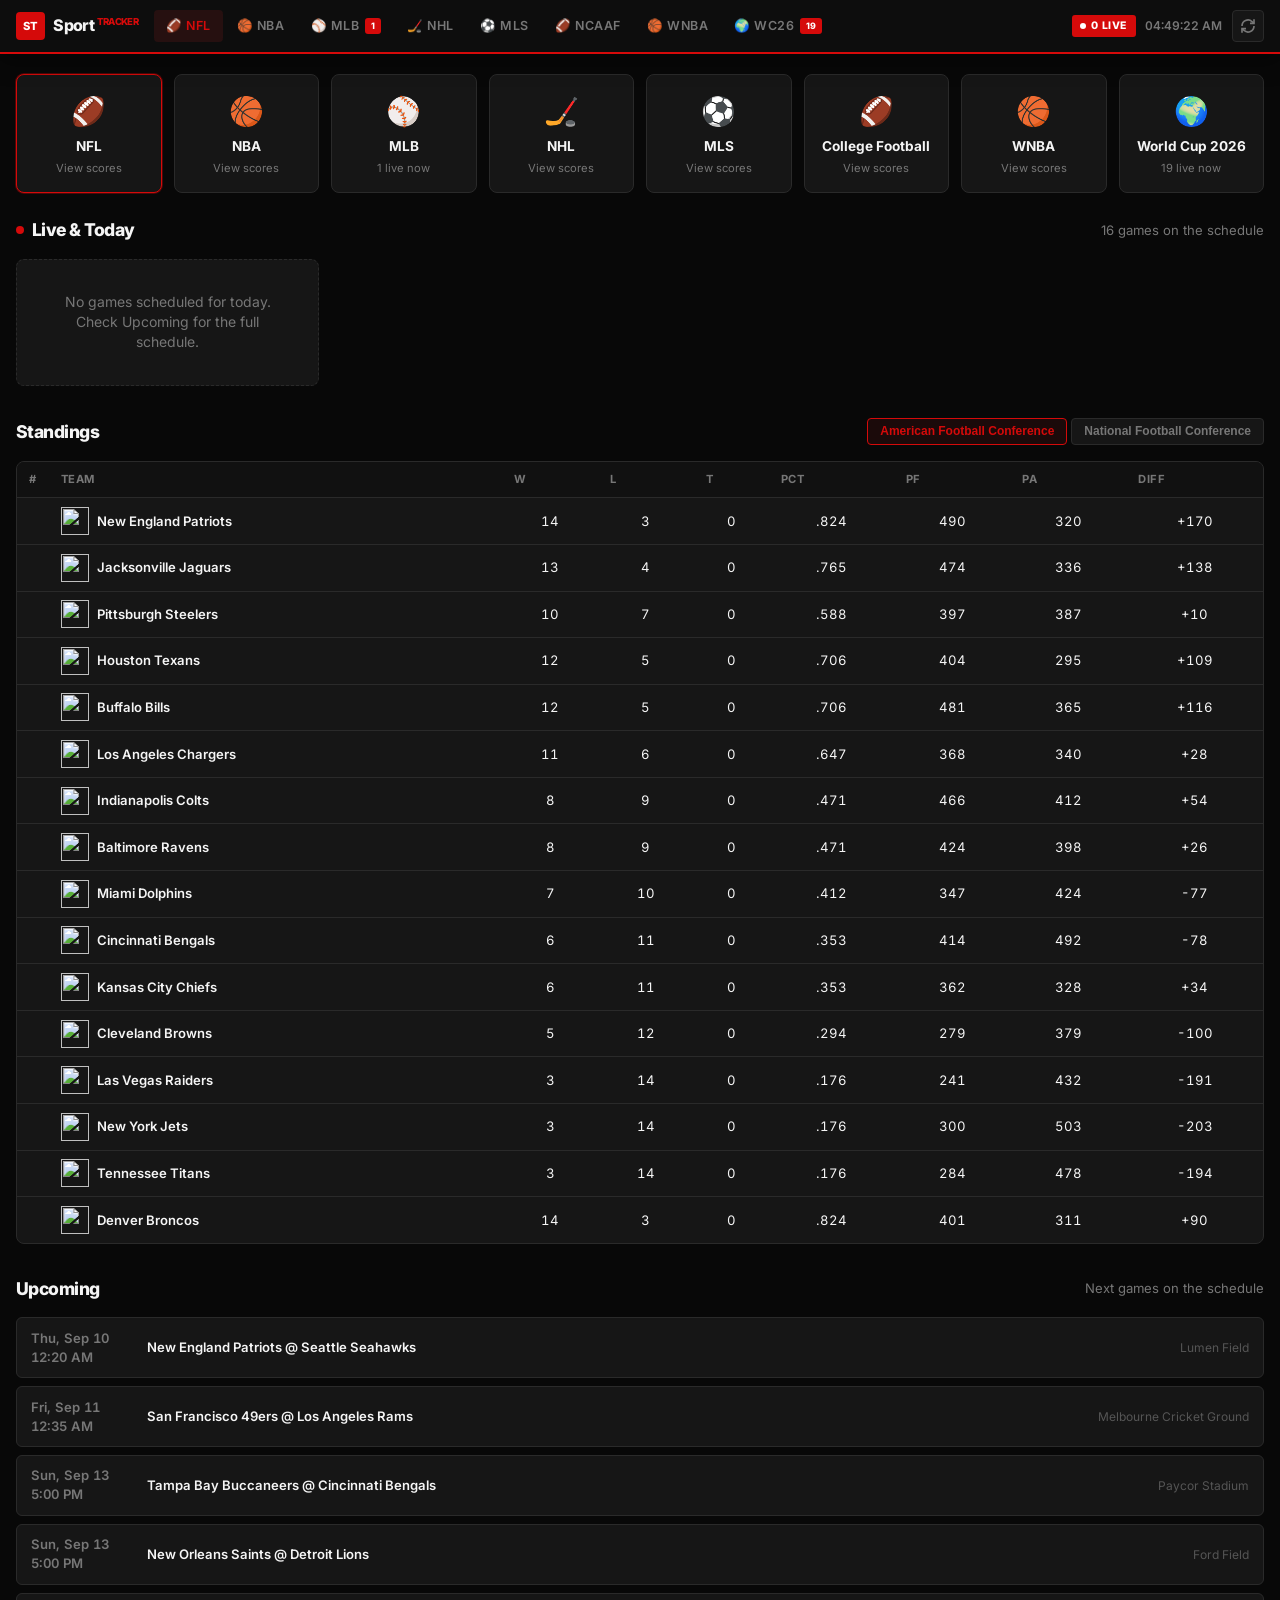
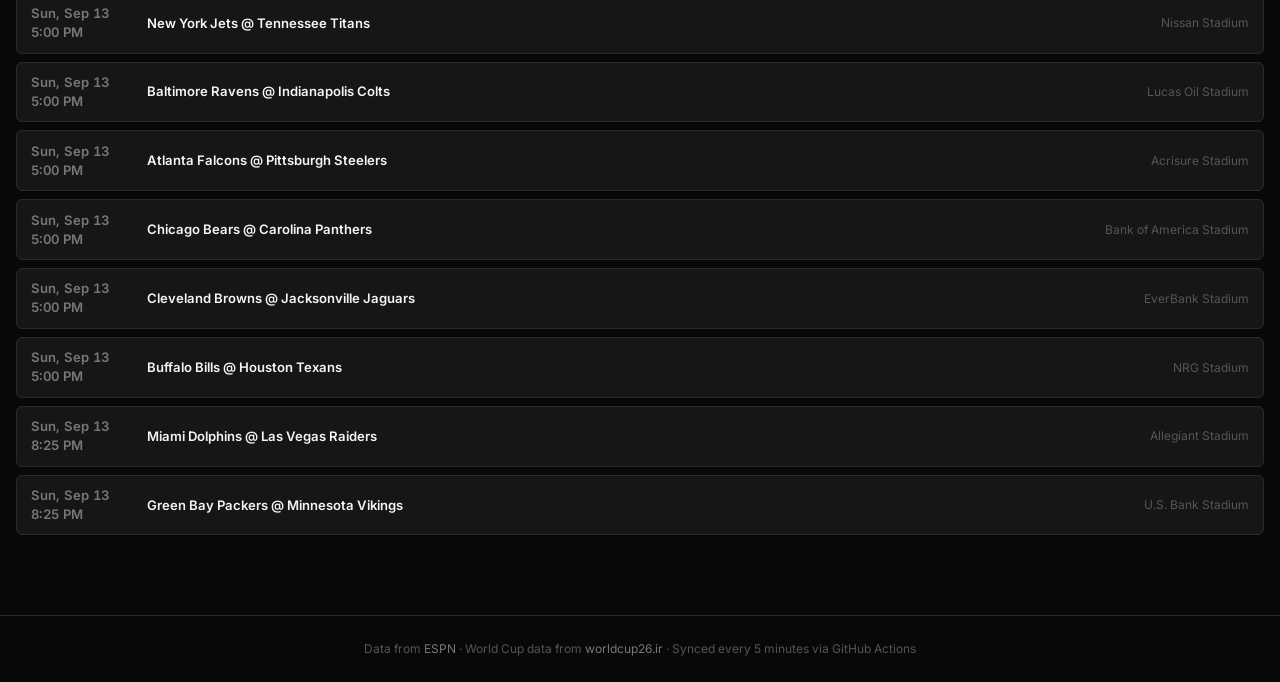
==== index.html @ 6caf7b15 "Initial sport-tracker: multi-sport live scores and standings" ====
<!DOCTYPE html>
<html lang="en">
<head>
  <meta charset="UTF-8">
  <meta name="viewport" content="width=device-width, initial-scale=1.0">
  <meta name="referrer" content="strict-origin-when-cross-origin">
  <meta name="description" content="Live scores, standings, and schedules across NFL, NBA, MLB, NHL, MLS, and more.">
  <title>Sport Tracker | Live Scores &amp; Standings</title>
  <link rel="preconnect" href="https://fonts.googleapis.com">
  <link rel="preconnect" href="https://fonts.gstatic.com" crossorigin>
  <link href="https://fonts.googleapis.com/css2?family=Inter:wght@400;500;600;700;800&amp;display=swap" rel="stylesheet">
  <link rel="stylesheet" href="styles.css">
</head>
<body>
  <header class="topbar">
    <div class="topbar-inner">
      <a href="#" class="logo">
        <span class="logo-icon">ST</span>
        <span class="logo-text">Sport<span class="logo-live">TRACKER</span></span>
      </a>
      <nav class="sport-nav" id="sport-nav" aria-label="Sports"></nav>
      <div class="topbar-right">
        <span class="live-pill" id="live-indicator" hidden>
          <span class="pulse"></span>
          <span id="live-count-label">0 LIVE</span>
        </span>
        <span class="top-clock" id="live-clock">--:--:--</span>
        <button class="icon-btn" id="refresh-btn" title="Refresh" aria-label="Refresh">
          <svg width="16" height="16" viewBox="0 0 24 24" fill="none" stroke="currentColor" stroke-width="2.5"><path d="M21 2v6h-6"/><path d="M3 12a9 9 0 0 1 15-6.7L21 8"/><path d="M3 22v-6h6"/><path d="M21 12a9 9 0 0 1-15 6.7L3 16"/></svg>
        </button>
      </div>
    </div>
  </header>

  <div class="ticker" id="live-banner" hidden>
    <div class="ticker-inner" id="live-banner-matches"></div>
  </div>

  <main class="page">
    <section class="hero" id="hero">
      <div class="hero-grid" id="sport-cards"></div>
    </section>

    <section class="block" id="live">
      <div class="block-head">
        <h2 class="block-title"><span class="dot-live"></span> Live &amp; Today</h2>
        <p class="block-sub" id="today-meta">Loading...</p>
      </div>
      <div class="card-grid" id="scoreboard-grid">
        <div class="loading" id="scoreboard-loading"><div class="spinner"></div><p>Loading games...</p></div>
      </div>
    </section>

    <section class="block" id="standings">
      <div class="block-head">
        <h2 class="block-title">Standings</h2>
        <div class="group-tabs" id="standings-tabs" role="tablist"></div>
      </div>
      <div id="standings-layout">
        <div class="loading" id="standings-loading"><div class="spinner"></div></div>
      </div>
    </section>

    <section class="block" id="schedule">
      <div class="block-head">
        <h2 class="block-title">Upcoming</h2>
        <p class="block-sub" id="schedule-meta">Next games on the schedule</p>
      </div>
      <div class="schedule-list" id="schedule-list"></div>
    </section>
  </main>

  <footer class="foot">
    <p>Data from <a href="https://www.espn.com" target="_blank" rel="noopener">ESPN</a> · World Cup data from <a href="https://worldcup26.ir" target="_blank" rel="noopener">worldcup26.ir</a> · Synced every 5 minutes via GitHub Actions</p>
  </footer>

  <script src="app.js"></script>
</body>
</html>
---- styles.css ----
*, *::before, *::after { box-sizing: border-box; margin: 0; padding: 0; }

:root {
  --bg: #080808;
  --surface: #111111;
  --card: #161616;
  --card2: #1a1a1a;
  --hover: #222222;
  --border: #2a2a2a;
  --border2: #333333;
  --text: #f5f5f5;
  --muted: #777777;
  --dim: #555555;
  --accent: #ff2d2d;
  --accent-dark: #cc0000;
  --accent-glow: rgba(255, 45, 45, 0.35);
  --orange: #ff8c00;
  --green: #00c853;
  --font: 'Inter', system-ui, sans-serif;
  --top-h: 52px;
}

html { scroll-behavior: smooth; scroll-padding-top: calc(var(--top-h) + 12px); }

body {
  font-family: var(--font);
  background: var(--bg);
  color: var(--text);
  min-height: 100vh;
  line-height: 1.45;
  font-size: 14px;
}

a { color: var(--accent); text-decoration: none; }
a:hover { text-decoration: underline; }

.topbar {
  position: sticky;
  top: 0;
  z-index: 300;
  background: #0d0d0d;
  border-bottom: 2px solid var(--accent-dark);
  box-shadow: 0 4px 24px rgba(0,0,0,0.6);
}

.topbar-inner {
  max-width: 1440px;
  margin: 0 auto;
  padding: 0 1rem;
  height: var(--top-h);
  display: flex;
  align-items: center;
  gap: 1rem;
}

.logo {
  display: flex;
  align-items: center;
  gap: 0.5rem;
  text-decoration: none;
  flex-shrink: 0;
}

.logo-icon {
  background: var(--accent);
  color: #fff;
  font-weight: 800;
  font-size: 0.7rem;
  padding: 0.35rem 0.45rem;
  border-radius: 4px;
}

.logo-text {
  font-weight: 800;
  font-size: 1rem;
  color: var(--text);
  letter-spacing: -0.04em;
}

.logo-live {
  color: var(--accent);
  font-size: 0.6rem;
  margin-left: 0.15rem;
  vertical-align: super;
}

.sport-nav {
  display: flex;
  gap: 0.15rem;
  flex: 1;
  overflow-x: auto;
  scrollbar-width: none;
}

.sport-nav::-webkit-scrollbar { display: none; }

.sport-link {
  display: flex;
  align-items: center;
  gap: 0.35rem;
  color: var(--muted);
  font-weight: 600;
  font-size: 0.78rem;
  text-transform: uppercase;
  letter-spacing: 0.04em;
  padding: 0.45rem 0.75rem;
  border-radius: 4px;
  text-decoration: none;
  white-space: nowrap;
  transition: color 0.15s, background 0.15s;
}

.sport-link:hover { color: var(--text); background: var(--hover); }
.sport-link.active { color: var(--accent); background: rgba(255,45,45,0.1); }

.sport-link .badge {
  background: var(--accent);
  color: #fff;
  font-size: 0.55rem;
  font-weight: 800;
  padding: 0.1rem 0.35rem;
  border-radius: 3px;
  min-width: 1rem;
  text-align: center;
}

.topbar-right {
  display: flex;
  align-items: center;
  gap: 0.6rem;
  flex-shrink: 0;
}

.live-pill {
  display: flex;
  align-items: center;
  gap: 0.3rem;
  background: var(--accent);
  color: #fff;
  font-size: 0.65rem;
  font-weight: 800;
  padding: 0.2rem 0.55rem;
  border-radius: 3px;
  letter-spacing: 0.06em;
}

.pulse {
  width: 6px; height: 6px;
  background: #fff;
  border-radius: 50%;
  animation: pulse 1s infinite;
}

@keyframes pulse {
  0%, 100% { opacity: 1; }
  50% { opacity: 0.4; }
}

.top-clock {
  font-variant-numeric: tabular-nums;
  font-size: 0.75rem;
  color: var(--muted);
  font-weight: 600;
}

.icon-btn {
  background: var(--card);
  border: 1px solid var(--border);
  color: var(--muted);
  width: 32px;
  height: 32px;
  border-radius: 4px;
  cursor: pointer;
  display: flex;
  align-items: center;
  justify-content: center;
  transition: color 0.15s, border-color 0.15s;
}

.icon-btn:hover { color: var(--text); border-color: var(--border2); }

.ticker {
  background: linear-gradient(90deg, #1a0000, #0d0d0d, #1a0000);
  border-bottom: 1px solid var(--border);
  overflow: hidden;
}

.ticker-inner {
  display: flex;
  gap: 1.5rem;
  padding: 0.5rem 1rem;
  overflow-x: auto;
  max-width: 1440px;
  margin: 0 auto;
  scrollbar-width: none;
}

.ticker-item {
  display: flex;
  align-items: center;
  gap: 0.5rem;
  white-space: nowrap;
  font-size: 0.78rem;
  font-weight: 600;
}

.ticker-live {
  color: var(--accent);
  font-size: 0.6rem;
  font-weight: 800;
}

.page {
  max-width: 1440px;
  margin: 0 auto;
  padding: 1.25rem 1rem 3rem;
}

.hero { margin-bottom: 1.5rem; }

.hero-grid {
  display: grid;
  grid-template-columns: repeat(auto-fill, minmax(140px, 1fr));
  gap: 0.75rem;
}

.sport-card {
  background: var(--card);
  border: 1px solid var(--border);
  border-radius: 8px;
  padding: 1rem;
  cursor: pointer;
  transition: border-color 0.15s, transform 0.15s, background 0.15s;
  text-align: center;
}

.sport-card:hover {
  border-color: var(--accent);
  transform: translateY(-2px);
  background: var(--card2);
}

.sport-card.active {
  border-color: var(--accent);
  box-shadow: 0 0 0 1px var(--accent-glow);
}

.sport-card-icon { font-size: 1.75rem; margin-bottom: 0.35rem; }
.sport-card-name { font-weight: 700; font-size: 0.85rem; }
.sport-card-meta { color: var(--muted); font-size: 0.7rem; margin-top: 0.2rem; }

.block { margin-bottom: 2rem; }

.block-head {
  display: flex;
  align-items: center;
  flex-wrap: wrap;
  gap: 0.75rem;
  margin-bottom: 1rem;
}

.block-title {
  font-size: 1.1rem;
  font-weight: 800;
  letter-spacing: -0.03em;
  display: flex;
  align-items: center;
  gap: 0.5rem;
}

.dot-live {
  width: 8px; height: 8px;
  background: var(--accent);
  border-radius: 50%;
  animation: pulse 1.5s infinite;
}

.block-sub { color: var(--muted); font-size: 0.82rem; margin-left: auto; }

.card-grid {
  display: grid;
  grid-template-columns: repeat(auto-fill, minmax(300px, 1fr));
  gap: 0.75rem;
}

.game-card {
  background: var(--card);
  border: 1px solid var(--border);
  border-radius: 8px;
  overflow: hidden;
  transition: border-color 0.15s;
}

.game-card:hover { border-color: var(--border2); }
.game-card.live { border-color: var(--accent-dark); box-shadow: 0 0 12px var(--accent-glow); }

.game-card-head {
  display: flex;
  justify-content: space-between;
  align-items: center;
  padding: 0.5rem 0.85rem;
  background: var(--surface);
  border-bottom: 1px solid var(--border);
  font-size: 0.7rem;
  color: var(--muted);
  font-weight: 600;
}

.game-status.live { color: var(--accent); font-weight: 800; }
.game-status.final { color: var(--dim); }
.game-status.scheduled { color: var(--muted); }

.game-card-body { padding: 0.85rem; }

.team-row {
  display: flex;
  align-items: center;
  gap: 0.65rem;
  padding: 0.35rem 0;
}

.team-row.winner .team-name { font-weight: 800; }
.team-row.loser .team-name { color: var(--muted); }

.team-logo {
  width: 28px;
  height: 28px;
  object-fit: contain;
  flex-shrink: 0;
}

.team-flag {
  width: 28px;
  height: 20px;
  object-fit: cover;
  border-radius: 2px;
  flex-shrink: 0;
}

.team-name {
  flex: 1;
  font-weight: 600;
  font-size: 0.88rem;
  min-width: 0;
  overflow: hidden;
  text-overflow: ellipsis;
  white-space: nowrap;
}

.team-score {
  font-weight: 800;
  font-size: 1.1rem;
  font-variant-numeric: tabular-nums;
  min-width: 1.5rem;
  text-align: right;
}

.game-card-foot {
  padding: 0.5rem 0.85rem;
  border-top: 1px solid var(--border);
  font-size: 0.72rem;
  color: var(--dim);
  display: flex;
  justify-content: space-between;
  gap: 0.5rem;
}

.group-tabs {
  display: flex;
  gap: 0.25rem;
  flex-wrap: wrap;
  margin-left: auto;
}

.group-tab {
  background: var(--card);
  border: 1px solid var(--border);
  color: var(--muted);
  font-size: 0.75rem;
  font-weight: 700;
  padding: 0.35rem 0.75rem;
  border-radius: 4px;
  cursor: pointer;
  transition: all 0.15s;
}

.group-tab:hover { color: var(--text); border-color: var(--border2); }
.group-tab.active { color: var(--accent); border-color: var(--accent); background: rgba(255,45,45,0.08); }

.standings-table-wrap {
  overflow-x: auto;
  border: 1px solid var(--border);
  border-radius: 8px;
  background: var(--card);
}

.standings-table {
  width: 100%;
  border-collapse: collapse;
  font-size: 0.82rem;
}

.standings-table th {
  text-align: left;
  padding: 0.6rem 0.75rem;
  background: var(--surface);
  color: var(--muted);
  font-weight: 700;
  font-size: 0.7rem;
  text-transform: uppercase;
  letter-spacing: 0.04em;
  border-bottom: 1px solid var(--border);
  white-space: nowrap;
}

.standings-table td {
  padding: 0.55rem 0.75rem;
  border-bottom: 1px solid var(--border);
  vertical-align: middle;
}

.standings-table tr:last-child td { border-bottom: none; }
.standings-table tr:hover td { background: var(--hover); }

.standings-table .rank { color: var(--dim); font-weight: 700; width: 2rem; }
.standings-table .team-cell { display: flex; align-items: center; gap: 0.5rem; font-weight: 600; }
.standings-table .num { text-align: center; font-variant-numeric: tabular-nums; }

.schedule-list {
  display: flex;
  flex-direction: column;
  gap: 0.5rem;
}

.schedule-row {
  display: grid;
  grid-template-columns: 100px 1fr auto;
  gap: 1rem;
  align-items: center;
  background: var(--card);
  border: 1px solid var(--border);
  border-radius: 6px;
  padding: 0.65rem 0.85rem;
  font-size: 0.82rem;
}

.schedule-time { color: var(--muted); font-weight: 600; font-variant-numeric: tabular-nums; }
.schedule-match { font-weight: 600; }
.schedule-venue { color: var(--dim); font-size: 0.75rem; text-align: right; }

.loading {
  display: flex;
  flex-direction: column;
  align-items: center;
  gap: 0.75rem;
  padding: 2.5rem;
  color: var(--muted);
}

.spinner {
  width: 28px;
  height: 28px;
  border: 3px solid var(--border);
  border-top-color: var(--accent);
  border-radius: 50%;
  animation: spin 0.8s linear infinite;
}

@keyframes spin { to { transform: rotate(360deg); } }

.empty-state {
  text-align: center;
  padding: 2rem;
  color: var(--muted);
  background: var(--card);
  border: 1px dashed var(--border);
  border-radius: 8px;
}

.foot {
  text-align: center;
  padding: 1.5rem 1rem;
  color: var(--dim);
  font-size: 0.75rem;
  border-top: 1px solid var(--border);
}

.foot a { color: var(--muted); }

.fifa-groups {
  display: grid;
  grid-template-columns: repeat(auto-fill, minmax(260px, 1fr));
  gap: 0.75rem;
}

.fifa-group-card {
  background: var(--card);
  border: 1px solid var(--border);
  border-radius: 8px;
  overflow: hidden;
}

.fifa-group-head {
  padding: 0.5rem 0.75rem;
  background: var(--surface);
  font-weight: 800;
  font-size: 0.85rem;
  border-bottom: 1px solid var(--border);
}

@media (max-width: 768px) {
  .topbar-inner { gap: 0.5rem; }
  .logo-text { display: none; }
  .top-clock { display: none; }
  .card-grid { grid-template-columns: 1fr; }
  .schedule-row { grid-template-columns: 1fr; gap: 0.25rem; }
  .schedule-venue { text-align: left; }
  .block-sub { margin-left: 0; width: 100%; }
}
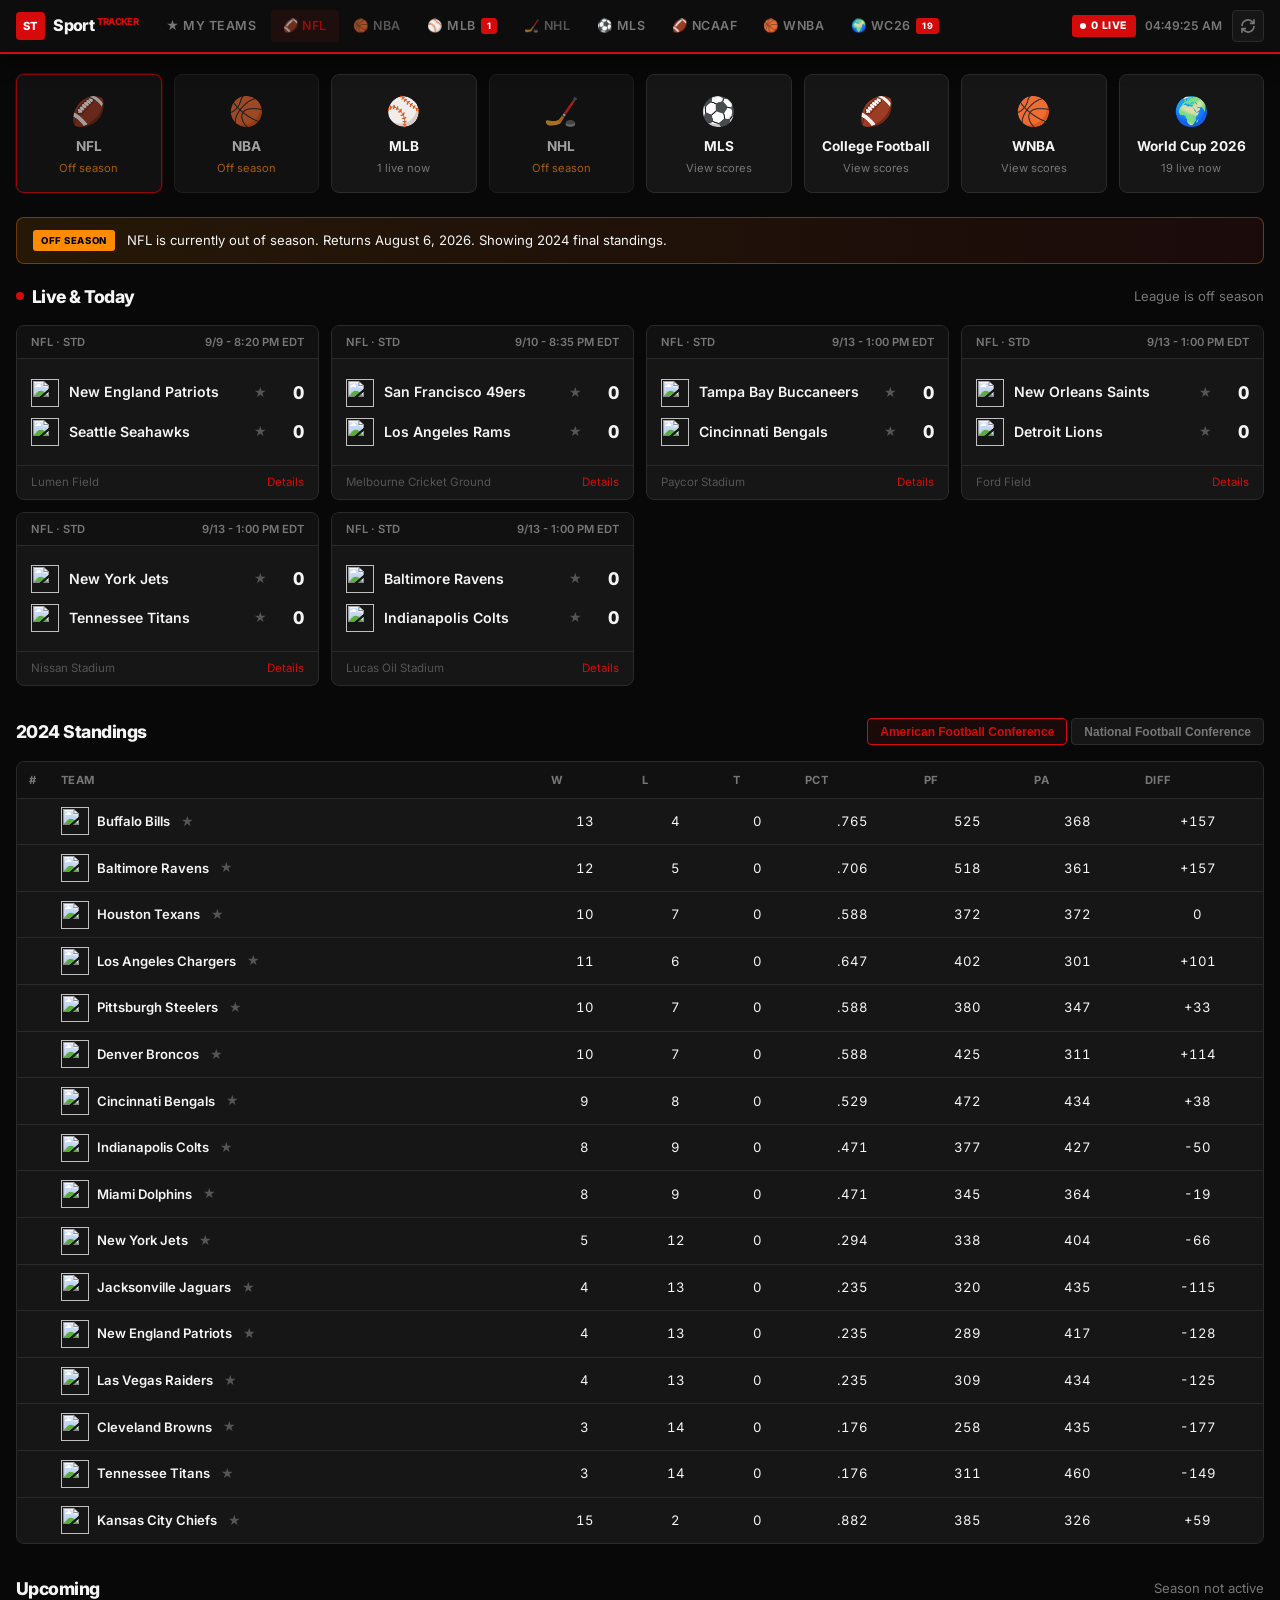
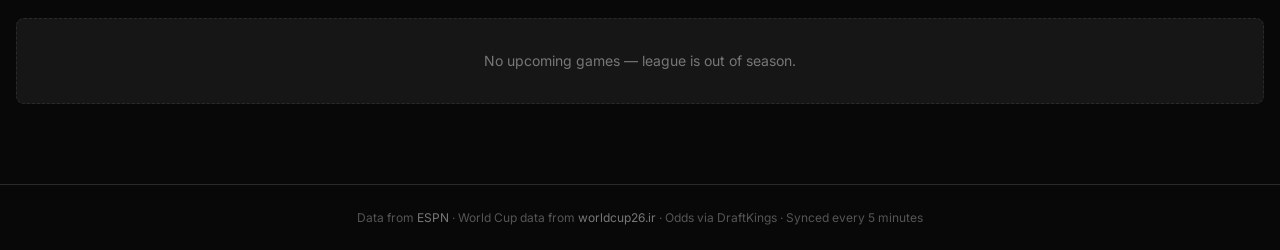
==== commit 656016aa: "Add off-season handling, live odds, favorites, and My Teams view" ====
--- a/index.html
+++ b/index.html
@@ -14,7 +14,7 @@
 <body>
   <header class="topbar">
     <div class="topbar-inner">
-      <a href="#" class="logo">
+      <a href="#my-teams" class="logo" id="logo-link">
         <span class="logo-icon">ST</span>
         <span class="logo-text">Sport<span class="logo-live">TRACKER</span></span>
       </a>
@@ -37,41 +37,75 @@
   </div>
 
   <main class="page">
-    <section class="hero" id="hero">
-      <div class="hero-grid" id="sport-cards"></div>
-    </section>
+    <!-- My Teams (default when favorites exist) -->
+    <div id="view-my-teams" hidden>
+      <section class="block" id="my-teams-hero">
+        <div class="block-head">
+          <h2 class="block-title"><span class="star-icon">★</span> My Teams</h2>
+          <p class="block-sub" id="my-teams-meta">Your starred teams across all leagues</p>
+        </div>
+        <div class="fav-teams-bar" id="fav-teams-bar"></div>
+      </section>
 
-    <section class="block" id="live">
-      <div class="block-head">
-        <h2 class="block-title"><span class="dot-live"></span> Live &amp; Today</h2>
-        <p class="block-sub" id="today-meta">Loading...</p>
-      </div>
-      <div class="card-grid" id="scoreboard-grid">
-        <div class="loading" id="scoreboard-loading"><div class="spinner"></div><p>Loading games...</p></div>
-      </div>
-    </section>
+      <section class="block" id="my-teams-today">
+        <div class="block-head">
+          <h2 class="block-title"><span class="dot-live"></span> Playing Today</h2>
+          <p class="block-sub" id="my-today-meta">Loading...</p>
+        </div>
+        <div class="card-grid" id="my-today-grid">
+          <div class="loading"><div class="spinner"></div><p>Finding your teams' games...</p></div>
+        </div>
+      </section>
 
-    <section class="block" id="standings">
-      <div class="block-head">
-        <h2 class="block-title">Standings</h2>
-        <div class="group-tabs" id="standings-tabs" role="tablist"></div>
-      </div>
-      <div id="standings-layout">
-        <div class="loading" id="standings-loading"><div class="spinner"></div></div>
-      </div>
-    </section>
+      <section class="block" id="my-teams-upcoming">
+        <div class="block-head">
+          <h2 class="block-title">Coming Up</h2>
+          <p class="block-sub" id="my-upcoming-meta">Next games for your teams</p>
+        </div>
+        <div class="schedule-list" id="my-upcoming-list"></div>
+      </section>
+    </div>
 
-    <section class="block" id="schedule">
-      <div class="block-head">
-        <h2 class="block-title">Upcoming</h2>
-        <p class="block-sub" id="schedule-meta">Next games on the schedule</p>
-      </div>
-      <div class="schedule-list" id="schedule-list"></div>
-    </section>
+    <!-- Sport detail view -->
+    <div id="view-sport">
+      <section class="hero" id="hero">
+        <div class="hero-grid" id="sport-cards"></div>
+      </section>
+
+      <div class="season-banner" id="season-banner" hidden></div>
+
+      <section class="block" id="live">
+        <div class="block-head">
+          <h2 class="block-title"><span class="dot-live"></span> Live &amp; Today</h2>
+          <p class="block-sub" id="today-meta">Loading...</p>
+        </div>
+        <div class="card-grid" id="scoreboard-grid">
+          <div class="loading" id="scoreboard-loading"><div class="spinner"></div><p>Loading games...</p></div>
+        </div>
+      </section>
+
+      <section class="block" id="standings">
+        <div class="block-head">
+          <h2 class="block-title" id="standings-title">Standings</h2>
+          <div class="group-tabs" id="standings-tabs" role="tablist"></div>
+        </div>
+        <div id="standings-layout">
+          <div class="loading" id="standings-loading"><div class="spinner"></div></div>
+        </div>
+      </section>
+
+      <section class="block" id="schedule">
+        <div class="block-head">
+          <h2 class="block-title">Upcoming</h2>
+          <p class="block-sub" id="schedule-meta">Next games on the schedule</p>
+        </div>
+        <div class="schedule-list" id="schedule-list"></div>
+      </section>
+    </div>
   </main>
 
   <footer class="foot">
-    <p>Data from <a href="https://www.espn.com" target="_blank" rel="noopener">ESPN</a> · World Cup data from <a href="https://worldcup26.ir" target="_blank" rel="noopener">worldcup26.ir</a> · Synced every 5 minutes via GitHub Actions</p>
+    <p>Data from <a href="https://www.espn.com" target="_blank" rel="noopener">ESPN</a> · World Cup data from <a href="https://worldcup26.ir" target="_blank" rel="noopener">worldcup26.ir</a> · Odds via DraftKings · Synced every 5 minutes</p>
   </footer>
 
   <script src="app.js"></script>
--- a/styles.css
+++ b/styles.css
@@ -249,6 +249,132 @@
 .sport-card-name { font-weight: 700; font-size: 0.85rem; }
 .sport-card-meta { color: var(--muted); font-size: 0.7rem; margin-top: 0.2rem; }
 
+.sport-card.off-season { opacity: 0.65; }
+.sport-card.off-season .sport-card-meta { color: var(--orange); }
+
+.sport-link.off-season { opacity: 0.7; }
+
+.season-banner {
+  margin-bottom: 1.25rem;
+  background: linear-gradient(90deg, rgba(255,140,0,0.12), rgba(255,45,45,0.08));
+  border: 1px solid rgba(255,140,0,0.35);
+  border-radius: 8px;
+  padding: 0.75rem 1rem;
+}
+
+.season-banner-inner {
+  display: flex;
+  align-items: center;
+  gap: 0.75rem;
+  font-size: 0.82rem;
+  color: var(--text);
+}
+
+.season-badge {
+  background: var(--orange);
+  color: #000;
+  font-size: 0.6rem;
+  font-weight: 800;
+  padding: 0.2rem 0.5rem;
+  border-radius: 3px;
+  letter-spacing: 0.06em;
+  flex-shrink: 0;
+}
+
+.star-icon { color: var(--orange); font-size: 0.9rem; }
+
+.star-btn {
+  background: none;
+  border: none;
+  color: var(--dim);
+  font-size: 1rem;
+  cursor: pointer;
+  padding: 0 0.2rem;
+  line-height: 1;
+  transition: color 0.15s, transform 0.15s;
+  flex-shrink: 0;
+}
+
+.star-btn:hover { color: var(--orange); transform: scale(1.15); }
+.star-btn.starred { color: var(--orange); }
+.star-btn-sm { font-size: 0.85rem; }
+
+.game-card.fav-game {
+  border-color: var(--orange);
+  box-shadow: 0 0 10px rgba(255,140,0,0.2);
+}
+
+.game-odds {
+  display: grid;
+  grid-template-columns: 1fr auto 1fr;
+  gap: 0.5rem;
+  align-items: center;
+  margin-top: 0.65rem;
+  padding-top: 0.65rem;
+  border-top: 1px dashed var(--border);
+  font-size: 0.72rem;
+  font-weight: 700;
+}
+
+.odds-ml { font-variant-numeric: tabular-nums; }
+.odds-ml.fav { color: var(--green); }
+.odds-ml.dog { color: var(--orange); }
+.odds-ml:first-child { text-align: left; }
+.odds-ml:last-child { text-align: right; }
+
+.odds-mid {
+  color: var(--muted);
+  font-weight: 600;
+  text-align: center;
+  font-size: 0.68rem;
+  white-space: nowrap;
+}
+
+.odds-provider {
+  text-align: center;
+  font-size: 0.6rem;
+  color: var(--dim);
+  margin-top: 0.25rem;
+  text-transform: uppercase;
+  letter-spacing: 0.04em;
+}
+
+.fav-teams-bar {
+  display: flex;
+  flex-wrap: wrap;
+  gap: 0.5rem;
+}
+
+.fav-chip {
+  display: flex;
+  align-items: center;
+  gap: 0.4rem;
+  background: var(--card);
+  border: 1px solid var(--border);
+  border-radius: 20px;
+  padding: 0.35rem 0.6rem 0.35rem 0.45rem;
+  cursor: pointer;
+  transition: border-color 0.15s;
+}
+
+.fav-chip:hover { border-color: var(--orange); }
+
+.fav-chip .team-logo { width: 22px; height: 22px; }
+
+.fav-chip-name {
+  font-weight: 700;
+  font-size: 0.8rem;
+}
+
+.fav-chip-sport {
+  color: var(--dim);
+  font-size: 0.65rem;
+  font-weight: 600;
+}
+
+.fav-schedule { cursor: pointer; transition: border-color 0.15s; }
+.fav-schedule:hover { border-color: var(--orange); }
+
 .block { margin-bottom: 2rem; }
 
 .block-head {
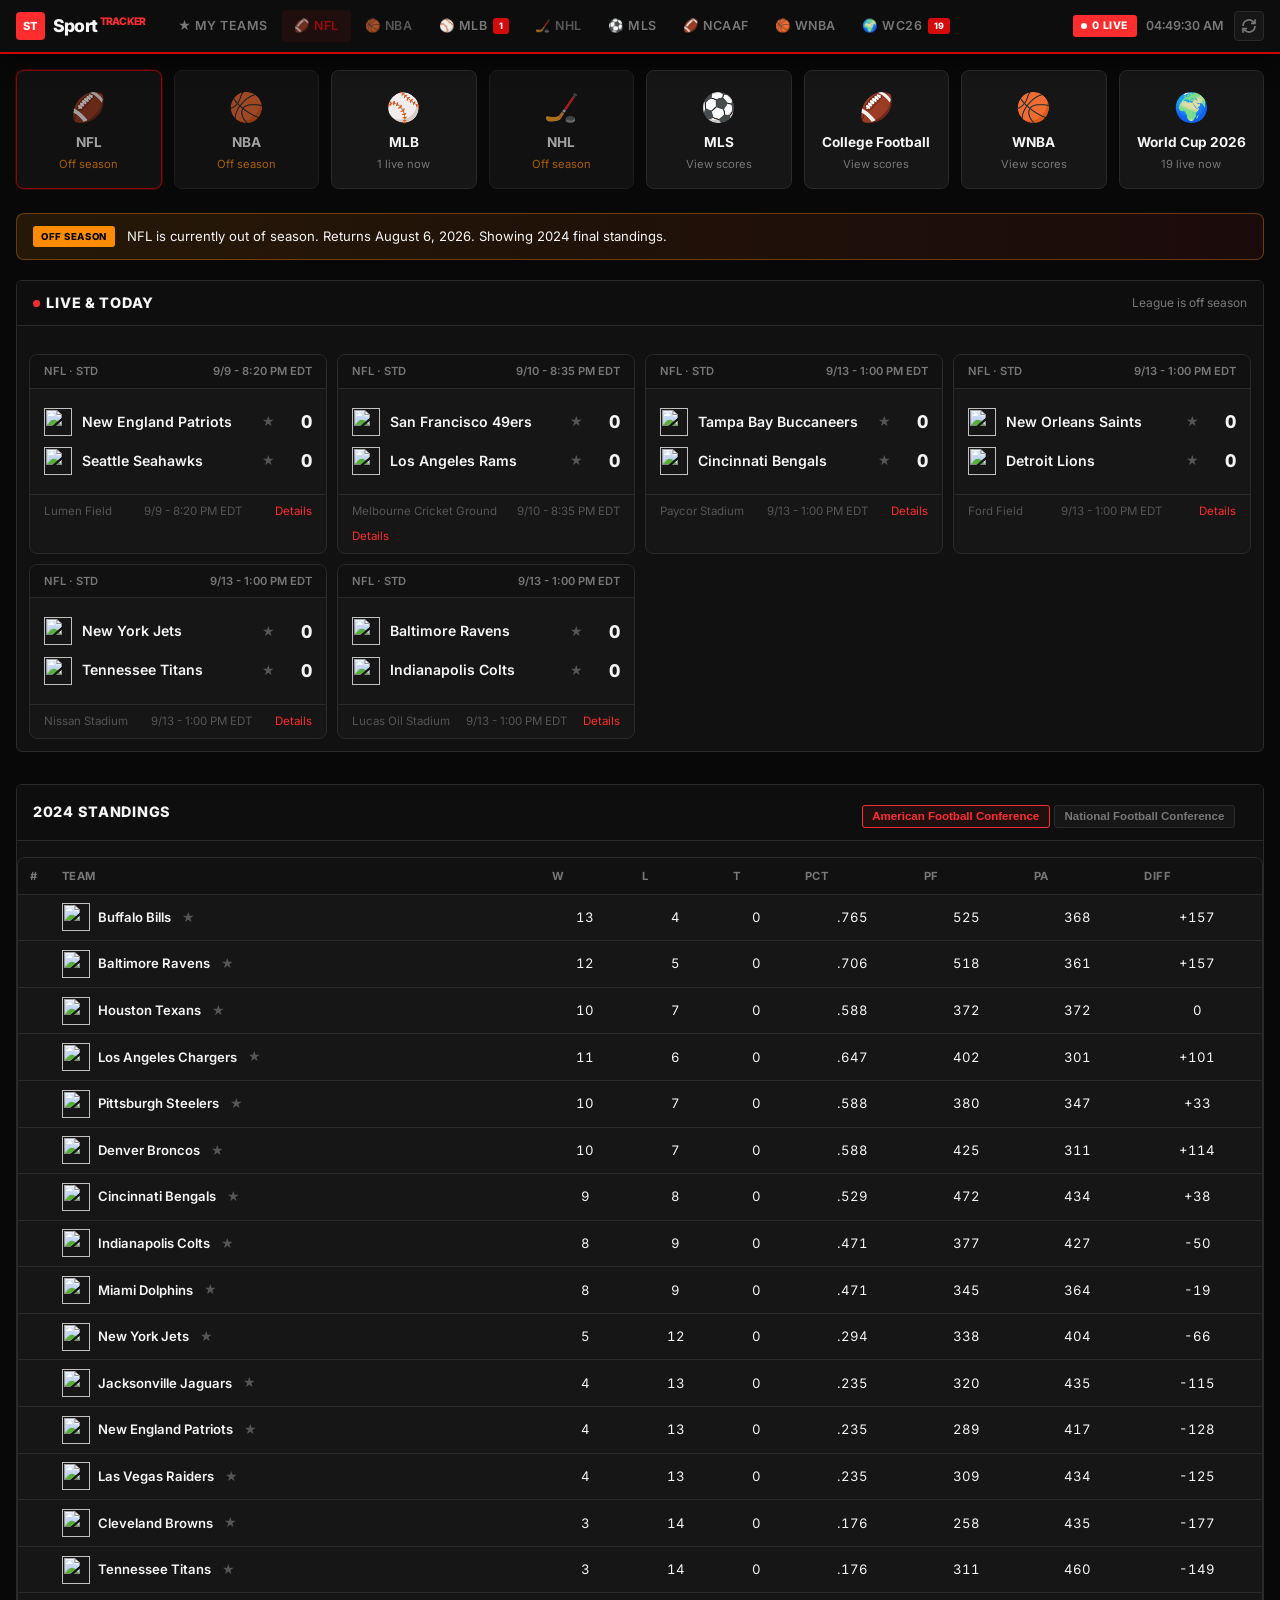
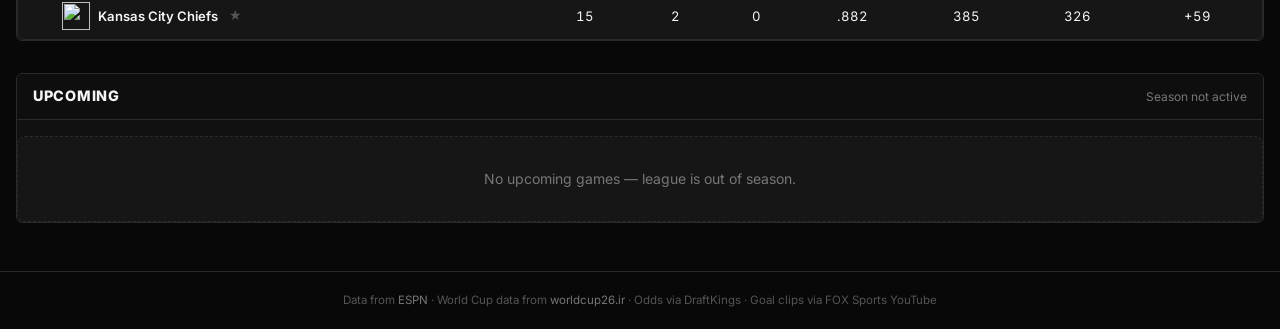
==== commit 41a9b253: "Full World Cup tracker module + ESPN live score patching" ====
--- a/index.html
+++ b/index.html
@@ -10,6 +10,7 @@
   <link rel="preconnect" href="https://fonts.gstatic.com" crossorigin>
   <link href="https://fonts.googleapis.com/css2?family=Inter:wght@400;500;600;700;800&amp;display=swap" rel="stylesheet">
   <link rel="stylesheet" href="styles.css">
+  <link rel="stylesheet" href="fifa.css">
 </head>
 <body>
   <header class="topbar">
@@ -72,42 +73,112 @@
         <div class="hero-grid" id="sport-cards"></div>
       </section>
 
-      <div class="season-banner" id="season-banner" hidden></div>
+      <!-- Generic league view (NFL, NBA, MLB, etc.) -->
+      <div id="view-sport-generic">
+        <div class="season-banner" id="season-banner" hidden></div>
 
-      <section class="block" id="live">
-        <div class="block-head">
-          <h2 class="block-title"><span class="dot-live"></span> Live &amp; Today</h2>
-          <p class="block-sub" id="today-meta">Loading...</p>
+        <section class="block" id="sport-live">
+          <div class="block-head">
+            <h2 class="block-title"><span class="dot-live"></span> Live &amp; Today</h2>
+            <p class="block-sub" id="sport-today-meta">Loading...</p>
+          </div>
+          <div class="card-grid" id="scoreboard-grid">
+            <div class="loading" id="scoreboard-loading"><div class="spinner"></div><p>Loading games...</p></div>
+          </div>
+        </section>
+
+        <section class="block" id="sport-standings">
+          <div class="block-head">
+            <h2 class="block-title" id="standings-title">Standings</h2>
+            <div class="group-tabs" id="standings-tabs" role="tablist"></div>
+          </div>
+          <div id="sport-standings-layout">
+            <div class="loading" id="sport-standings-loading"><div class="spinner"></div></div>
+          </div>
+        </section>
+
+        <section class="block" id="sport-schedule">
+          <div class="block-head">
+            <h2 class="block-title">Upcoming</h2>
+            <p class="block-sub" id="schedule-meta">Next games on the schedule</p>
+          </div>
+          <div class="schedule-list" id="schedule-list"></div>
+        </section>
+      </div>
+
+      <!-- Full World Cup tracker (mirrors fifa-standings-2026) -->
+      <div id="view-fifa" hidden>
+        <nav class="fifa-subnav" aria-label="World Cup sections">
+          <a href="#live" class="fifa-subnav-link active" data-section="live">Live</a>
+          <a href="#bracket" class="fifa-subnav-link" data-section="bracket">Bracket</a>
+          <a href="#eliminated" class="fifa-subnav-link" data-section="eliminated">Eliminated</a>
+          <a href="#standings" class="fifa-subnav-link" data-section="standings">Standings</a>
+        </nav>
+
+        <section class="block" id="live">
+          <div class="block-head">
+            <h2 class="block-title"><span class="dot-live"></span> Live &amp; Today</h2>
+            <p class="block-sub" id="today-meta">Loading...</p>
+          </div>
+          <div class="card-grid" id="today-timeline">
+            <div class="loading" id="today-loading"><div class="spinner"></div><p>Loading matches...</p></div>
+          </div>
+        </section>
+
+        <section class="block" id="bracket">
+          <div class="block-head">
+            <h2 class="block-title">Knockout Bracket</h2>
+            <div class="legend-row">
+              <span class="leg winner-leg">Winner</span>
+              <span class="leg elim-leg">Eliminated</span>
+              <span class="leg risk-leg">On the brink</span>
+              <span class="leg live-leg">Live</span>
+            </div>
+          </div>
+          <div class="bracket-wrap">
+            <div class="bracket" id="bracket-board">
+              <div class="loading"><div class="spinner"></div></div>
+            </div>
+          </div>
+        </section>
+
+        <div class="split-row">
+          <section class="block block-half" id="eliminated">
+            <div class="block-head">
+              <h2 class="block-title">Eliminated</h2>
+              <span class="count-badge" id="elim-count">0</span>
+            </div>
+            <div class="elim-list" id="elim-list"></div>
+          </section>
+
+          <section class="block block-half" id="at-risk">
+            <div class="block-head">
+              <h2 class="block-title">On the Brink</h2>
+              <span class="count-badge risk" id="risk-count">0</span>
+            </div>
+            <p class="block-sub">Teams playing next — lose and go home</p>
+            <div class="risk-list" id="risk-list"></div>
+          </section>
         </div>
-        <div class="card-grid" id="scoreboard-grid">
-          <div class="loading" id="scoreboard-loading"><div class="spinner"></div><p>Loading games...</p></div>
-        </div>
-      </section>
 
-      <section class="block" id="standings">
-        <div class="block-head">
-          <h2 class="block-title" id="standings-title">Standings</h2>
-          <div class="group-tabs" id="standings-tabs" role="tablist"></div>
-        </div>
-        <div id="standings-layout">
-          <div class="loading" id="standings-loading"><div class="spinner"></div></div>
-        </div>
-      </section>
-
-      <section class="block" id="schedule">
-        <div class="block-head">
-          <h2 class="block-title">Upcoming</h2>
-          <p class="block-sub" id="schedule-meta">Next games on the schedule</p>
-        </div>
-        <div class="schedule-list" id="schedule-list"></div>
-      </section>
+        <section class="block" id="standings">
+          <div class="block-head">
+            <h2 class="block-title">Group Standings</h2>
+            <div class="group-tabs" id="group-tabs" role="tablist"></div>
+          </div>
+          <div id="standings-layout">
+            <div class="loading" id="standings-loading"><div class="spinner"></div></div>
+          </div>
+        </section>
+      </div>
     </div>
   </main>
 
   <footer class="foot">
-    <p>Data from <a href="https://www.espn.com" target="_blank" rel="noopener">ESPN</a> · World Cup data from <a href="https://worldcup26.ir" target="_blank" rel="noopener">worldcup26.ir</a> · Odds via DraftKings · Synced every 5 minutes</p>
+    <p>Data from <a href="https://www.espn.com" target="_blank" rel="noopener">ESPN</a> · World Cup data from <a href="https://worldcup26.ir" target="_blank" rel="noopener">worldcup26.ir</a> · Odds via DraftKings · Goal clips via FOX Sports YouTube</p>
   </footer>
 
+  <script src="fifa-tracker.js"></script>
   <script src="app.js"></script>
 </body>
 </html>
--- a/styles.css
+++ b/styles.css
@@ -488,8 +488,36 @@
   color: var(--dim);
   display: flex;
   justify-content: space-between;
+  align-items: center;
   gap: 0.5rem;
-}
+  flex-wrap: wrap;
+}
+
+.game-card-foot .live-text { color: var(--accent); font-weight: 700; }
+
+.fifa-subnav {
+  display: flex;
+  gap: 0.25rem;
+  margin-bottom: 1.25rem;
+  overflow-x: auto;
+}
+
+.fifa-subnav-link {
+  color: var(--muted);
+  font-weight: 700;
+  font-size: 0.78rem;
+  text-transform: uppercase;
+  letter-spacing: 0.04em;
+  padding: 0.45rem 0.85rem;
+  border-radius: 4px;
+  text-decoration: none;
+  white-space: nowrap;
+}
+
+.fifa-subnav-link:hover { color: var(--text); background: var(--hover); }
+.fifa-subnav-link.active { color: var(--accent); background: rgba(255,45,45,0.1); }
+
+#view-fifa .card-grid { grid-template-columns: repeat(auto-fill, minmax(320px, 1fr)); }
 
 .group-tabs {
   display: flex;
--- a/fifa.css
+++ b/fifa.css
@@ -0,0 +1,1324 @@
+*, *::before, *::after { box-sizing: border-box; margin: 0; padding: 0; }
+
+:root {
+  --bg: #080808;
+  --surface: #111111;
+  --card: #161616;
+  --card2: #1a1a1a;
+  --hover: #222222;
+  --border: #2a2a2a;
+  --border2: #333333;
+  --text: #f5f5f5;
+  --muted: #777777;
+  --dim: #555555;
+  --red: #ff2d2d;
+  --red-dark: #cc0000;
+  --red-glow: rgba(255, 45, 45, 0.35);
+  --orange: #ff8c00;
+  --green: #00c853;
+  --font: 'Inter', system-ui, sans-serif;
+  --top-h: 52px;
+}
+
+html { scroll-behavior: smooth; scroll-padding-top: calc(var(--top-h) + 12px); }
+
+body {
+  font-family: var(--font);
+  background: var(--bg);
+  color: var(--text);
+  min-height: 100vh;
+  line-height: 1.45;
+  font-size: 14px;
+}
+
+a { color: var(--red); text-decoration: none; }
+a:hover { text-decoration: underline; }
+
+/* ── Top bar (StreamEast style) ── */
+.topbar {
+  position: sticky;
+  top: 0;
+  z-index: 300;
+  background: #0d0d0d;
+  border-bottom: 2px solid var(--red-dark);
+  box-shadow: 0 4px 24px rgba(0,0,0,0.6);
+}
+
+.topbar-inner {
+  max-width: 1440px;
+  margin: 0 auto;
+  padding: 0 1rem;
+  height: var(--top-h);
+  display: flex;
+  align-items: center;
+  gap: 1.25rem;
+}
+
+.logo {
+  display: flex;
+  align-items: center;
+  gap: 0.5rem;
+  text-decoration: none;
+  flex-shrink: 0;
+}
+
+.logo-icon {
+  background: var(--red);
+  color: #fff;
+  font-weight: 800;
+  font-size: 0.7rem;
+  padding: 0.35rem 0.45rem;
+  border-radius: 4px;
+  letter-spacing: -0.03em;
+}
+
+.logo-text {
+  font-weight: 800;
+  font-size: 1.1rem;
+  color: var(--text);
+  letter-spacing: -0.04em;
+}
+
+.logo-live {
+  color: var(--red);
+  font-size: 0.65rem;
+  margin-left: 0.15rem;
+  vertical-align: super;
+}
+
+.topnav {
+  display: flex;
+  gap: 0.15rem;
+  flex: 1;
+  overflow-x: auto;
+}
+
+.topnav-link {
+  color: var(--muted);
+  font-weight: 600;
+  font-size: 0.82rem;
+  text-transform: uppercase;
+  letter-spacing: 0.04em;
+  padding: 0.5rem 0.85rem;
+  border-radius: 4px;
+  text-decoration: none;
+  white-space: nowrap;
+  transition: color 0.15s, background 0.15s;
+}
+
+.topnav-link:hover { color: var(--text); background: var(--hover); }
+.topnav-link.active { color: var(--red); background: rgba(255,45,45,0.1); }
+
+.topbar-right {
+  display: flex;
+  align-items: center;
+  gap: 0.6rem;
+  flex-shrink: 0;
+}
+
+.live-pill {
+  display: flex;
+  align-items: center;
+  gap: 0.3rem;
+  background: var(--red);
+  color: #fff;
+  font-size: 0.65rem;
+  font-weight: 800;
+  padding: 0.2rem 0.55rem;
+  border-radius: 3px;
+  letter-spacing: 0.06em;
+  animation: liveGlow 2s ease-in-out infinite;
+}
+
+@keyframes liveGlow {
+  0%, 100% { box-shadow: 0 0 0 0 var(--red-glow); }
+  50% { box-shadow: 0 0 12px 2px var(--red-glow); }
+}
+
+.pulse {
+  width: 6px; height: 6px;
+  background: #fff;
+  border-radius: 50%;
+  animation: pulse 1s infinite;
+}
+
+@keyframes pulse {
+  0%, 100% { opacity: 1; }
+  50% { opacity: 0.4; }
+}
+
+.top-clock {
+  font-size: 0.78rem;
+  font-weight: 600;
+  font-variant-numeric: tabular-nums;
+  color: var(--muted);
+}
+
+
+
+.icon-btn {
+  background: var(--card);
+  border: 1px solid var(--border);
+  color: var(--muted);
+  width: 30px; height: 30px;
+  border-radius: 4px;
+  cursor: pointer;
+  display: flex;
+  align-items: center;
+  justify-content: center;
+}
+.icon-btn:hover { color: var(--red); border-color: var(--red); }
+.icon-btn.spinning svg { animation: spin 0.7s linear infinite; }
+@keyframes spin { to { transform: rotate(360deg); } }
+
+/* ── Ticker ── */
+.ticker {
+  background: linear-gradient(90deg, #1a0000, #111);
+  border-bottom: 1px solid var(--red-dark);
+  overflow-x: auto;
+}
+
+.ticker-inner {
+  max-width: 1440px;
+  margin: 0 auto;
+  padding: 0.45rem 1rem;
+  display: flex;
+  gap: 1.5rem;
+  white-space: nowrap;
+  font-size: 0.78rem;
+}
+
+.ticker-item { display: flex; align-items: center; gap: 0.5rem; }
+.ticker-item .min { color: var(--red); font-weight: 800; }
+.ticker-item .sc { font-weight: 700; }
+
+/* ── Page layout ── */
+.page {
+  max-width: 1440px;
+  margin: 0 auto;
+  padding: 1rem;
+  display: flex;
+  flex-direction: column;
+  gap: 1.25rem;
+}
+
+.block {
+  background: var(--surface);
+  border: 1px solid var(--border);
+  border-radius: 6px;
+  overflow: hidden;
+}
+
+.block-head {
+  padding: 0.75rem 1rem;
+  border-bottom: 1px solid var(--border);
+  display: flex;
+  align-items: center;
+  justify-content: space-between;
+  flex-wrap: wrap;
+  gap: 0.5rem;
+  background: #0e0e0e;
+}
+
+.block-title {
+  font-size: 0.9rem;
+  font-weight: 800;
+  text-transform: uppercase;
+  letter-spacing: 0.05em;
+  display: flex;
+  align-items: center;
+  gap: 0.4rem;
+}
+
+.dot-live {
+  width: 7px; height: 7px;
+  background: var(--red);
+  border-radius: 50%;
+  animation: pulse 1s infinite;
+}
+
+.block-sub { font-size: 0.75rem; color: var(--muted); }
+
+.split-row {
+  display: grid;
+  grid-template-columns: 1fr 1fr;
+  gap: 1.25rem;
+}
+
+.count-badge {
+  background: var(--card);
+  border: 1px solid var(--border);
+  font-size: 0.72rem;
+  font-weight: 700;
+  padding: 0.15rem 0.5rem;
+  border-radius: 99px;
+  color: var(--muted);
+}
+.count-badge.risk { border-color: rgba(255,140,0,0.4); color: var(--orange); }
+
+.legend-row { display: flex; gap: 0.5rem; flex-wrap: wrap; }
+.leg {
+  font-size: 0.62rem;
+  font-weight: 700;
+  text-transform: uppercase;
+  letter-spacing: 0.04em;
+  padding: 0.15rem 0.45rem;
+  border-radius: 3px;
+  border: 1px solid;
+}
+.winner-leg { color: var(--green); border-color: rgba(0,200,83,0.35); }
+.elim-leg { color: var(--red); border-color: rgba(255,45,45,0.35); text-decoration: line-through; }
+.risk-leg { color: var(--orange); border-color: rgba(255,140,0,0.35); }
+.live-leg { color: var(--red); border-color: rgba(255,45,45,0.5); }
+
+/* ── StreamEast match cards ── */
+.card-grid {
+  display: grid;
+  grid-template-columns: repeat(auto-fill, minmax(280px, 1fr));
+  gap: 0.65rem;
+  padding: 0.75rem;
+}
+
+.se-card {
+  position: relative;
+  background: var(--card);
+  border: 1px solid var(--border);
+  border-radius: 5px;
+  overflow: hidden;
+  transition: border-color 0.15s, transform 0.1s;
+}
+
+.se-card:hover { border-color: var(--border2); transform: translateY(-1px); }
+.se-card.live { border-color: var(--red); box-shadow: 0 0 16px rgba(255,45,45,0.15); }
+.se-card.live .se-card-bar { background: var(--red); }
+
+.se-card-bar { height: 3px; background: var(--border2); }
+.se-card.upcoming .se-card-bar { background: var(--orange); }
+.se-card.finished .se-card-bar { background: var(--dim); }
+
+.se-card-top {
+  display: flex;
+  align-items: center;
+  gap: 0.5rem;
+  padding: 0.45rem 0.65rem 0;
+  font-size: 0.68rem;
+}
+
+.se-league {
+  color: var(--muted);
+  font-weight: 600;
+  text-transform: uppercase;
+  letter-spacing: 0.04em;
+  flex: 1;
+}
+
+.se-live-tag {
+  background: var(--red);
+  color: #fff;
+  font-weight: 800;
+  font-size: 0.58rem;
+  padding: 0.1rem 0.35rem;
+  border-radius: 2px;
+  letter-spacing: 0.08em;
+}
+
+.se-kick {
+  color: var(--dim);
+  font-variant-numeric: tabular-nums;
+  text-align: right;
+  line-height: 1.3;
+}
+
+.se-kick-venue {
+  display: block;
+  font-size: 0.58rem;
+  color: var(--muted);
+  font-weight: 500;
+  margin-top: 0.1rem;
+}
+
+.se-body {
+  display: grid;
+  grid-template-columns: 1fr auto 1fr;
+  align-items: center;
+  padding: 0.65rem;
+  gap: 0.35rem;
+}
+
+.se-side {
+  display: flex;
+  flex-direction: column;
+  align-items: center;
+  gap: 0.3rem;
+  text-align: center;
+}
+
+.se-side img, .se-side .ph-flag {
+  width: 36px; height: 26px;
+  object-fit: cover;
+  border-radius: 3px;
+  background: var(--hover);
+}
+
+.ph-flag { display: block; }
+
+.se-team {
+  font-weight: 600;
+  font-size: 0.8rem;
+  line-height: 1.2;
+  max-width: 110px;
+}
+
+.se-score-stack {
+  display: flex;
+  flex-direction: column;
+  align-items: center;
+  gap: 0.12rem;
+  min-height: 2.6rem;
+  justify-content: center;
+}
+
+.se-score {
+  font-size: 1.5rem;
+  font-weight: 800;
+  font-variant-numeric: tabular-nums;
+  color: var(--text);
+  line-height: 1;
+}
+
+.se-card.upcoming .se-score:empty {
+  display: none;
+}
+
+.se-mid {
+  display: flex;
+  flex-direction: column;
+  align-items: center;
+  gap: 0.15rem;
+}
+
+.se-vs {
+  font-size: 0.7rem;
+  font-weight: 700;
+  color: var(--dim);
+}
+
+.se-pens {
+  font-size: 0.58rem;
+  color: var(--muted);
+  text-align: center;
+}
+
+.se-foot {
+  padding: 0.35rem 0.65rem 0.5rem;
+  font-size: 0.68rem;
+  font-weight: 600;
+  color: var(--muted);
+  border-top: 1px solid var(--border);
+  text-align: center;
+  font-variant-numeric: tabular-nums;
+}
+
+.se-foot.live-text { color: var(--red); }
+
+.se-ft-tag {
+  background: var(--dim);
+  color: #fff;
+  font-weight: 800;
+  font-size: 0.58rem;
+  padding: 0.1rem 0.35rem;
+  border-radius: 2px;
+  letter-spacing: 0.08em;
+}
+
+.se-card.live .se-score {
+  color: var(--red);
+  text-shadow: 0 0 12px var(--red-glow);
+}
+
+/* ── Watch live (official broadcaster links) ── */
+.watch-bar {
+  padding: 0.45rem 0.65rem 0.5rem;
+  background: rgba(0, 0, 0, 0.25);
+  border-bottom: 1px solid var(--border);
+}
+
+.se-card.live .watch-bar {
+  background: rgba(255, 45, 45, 0.06);
+  border-bottom-color: rgba(255, 45, 45, 0.2);
+}
+
+.watch-bar-head {
+  display: flex;
+  align-items: baseline;
+  justify-content: space-between;
+  gap: 0.5rem;
+  margin-bottom: 0.35rem;
+}
+
+.watch-title {
+  font-size: 0.62rem;
+  font-weight: 800;
+  text-transform: uppercase;
+  letter-spacing: 0.06em;
+  color: var(--text);
+}
+
+.se-card.live .watch-title { color: var(--red); }
+
+.watch-note {
+  font-size: 0.5rem;
+  color: var(--dim);
+  text-align: right;
+}
+
+.watch-player {
+  position: relative;
+  width: 100%;
+  margin-bottom: 0.4rem;
+  border-radius: 4px;
+  overflow: hidden;
+  background: #000;
+  border: 1px solid var(--border2);
+  aspect-ratio: 16 / 9;
+}
+
+.watch-player iframe {
+  position: absolute;
+  inset: 0;
+  width: 100%;
+  height: 100%;
+  border: 0;
+}
+
+.watch-btns {
+  display: flex;
+  flex-wrap: wrap;
+  gap: 0.3rem;
+}
+
+.watch-btn {
+  font-size: 0.6rem;
+  font-weight: 700;
+  padding: 0.2rem 0.45rem;
+  border-radius: 3px;
+  border: 1px solid var(--border2);
+  background: var(--card2);
+  color: var(--text);
+  text-decoration: none;
+  transition: background 0.15s, border-color 0.15s;
+}
+
+.watch-btn:hover {
+  background: var(--hover);
+  border-color: var(--muted);
+  text-decoration: none;
+}
+
+.watch-btn.primary {
+  border-color: rgba(255, 45, 45, 0.45);
+  color: #ffb4b4;
+}
+
+.watch-btn.tracker {
+  border-color: rgba(126, 184, 255, 0.35);
+  color: #9ecfff;
+}
+
+.watch-btn.free {
+  border-color: rgba(0, 200, 83, 0.35);
+  color: #4ee6a0;
+}
+
+.free-tag {
+  font-size: 0.48rem;
+  font-weight: 900;
+  letter-spacing: 0.06em;
+  margin-left: 0.15rem;
+  opacity: 0.85;
+}
+
+.se-tracker {
+  padding: 0.5rem 0.65rem 0;
+}
+
+.se-track-top {
+  display: flex;
+  align-items: center;
+  justify-content: space-between;
+  margin-bottom: 0.35rem;
+}
+
+.se-period {
+  font-size: 0.62rem;
+  font-weight: 700;
+  text-transform: uppercase;
+  letter-spacing: 0.06em;
+  color: var(--orange);
+}
+
+.se-match-clock {
+  font-size: 0.85rem;
+  font-weight: 800;
+  color: var(--red);
+  font-variant-numeric: tabular-nums;
+  animation: pulse-text 2s ease-in-out infinite;
+}
+
+@keyframes pulse-text {
+  0%, 100% { opacity: 1; }
+  50% { opacity: 0.7; }
+}
+
+.se-progress {
+  position: relative;
+  height: 4px;
+  background: var(--border);
+  border-radius: 99px;
+  overflow: hidden;
+}
+
+.se-progress-fill {
+  height: 100%;
+  background: linear-gradient(90deg, var(--red-dark), var(--red));
+  border-radius: 99px;
+  transition: width 1s linear;
+}
+
+.se-progress-ht {
+  position: absolute;
+  left: 50%;
+  top: -2px;
+  width: 2px;
+  height: 8px;
+  background: var(--muted);
+  transform: translateX(-50%);
+  opacity: 0.6;
+}
+
+.goal-events {
+  border-top: 1px solid var(--border);
+  padding: 0.5rem 0.65rem 0.35rem;
+  min-width: 0;
+  overflow: hidden;
+}
+
+.goal-event.goal-event-new {
+  animation: goal-pop 0.45s ease-out;
+}
+
+@keyframes goal-pop {
+  from { transform: translateX(-4px); opacity: 0.4; }
+  to { transform: translateX(0); opacity: 1; }
+}
+
+.goal-events-head {
+  display: flex;
+  align-items: center;
+  justify-content: space-between;
+  font-size: 0.62rem;
+  font-weight: 700;
+  text-transform: uppercase;
+  letter-spacing: 0.06em;
+  color: var(--muted);
+  margin-bottom: 0.4rem;
+}
+
+.goal-count {
+  background: var(--card2);
+  border: 1px solid var(--border);
+  padding: 0.05rem 0.35rem;
+  border-radius: 99px;
+  font-size: 0.58rem;
+}
+
+.goal-event {
+  display: grid;
+  grid-template-columns: 2rem minmax(0, 1fr) auto;
+  gap: 0.35rem 0.5rem;
+  align-items: center;
+  padding: 0.35rem 0;
+  border-bottom: 1px solid rgba(255, 255, 255, 0.04);
+  min-width: 0;
+}
+
+.goal-event:last-child { border-bottom: none; }
+
+.ge-min {
+  font-size: 0.72rem;
+  font-weight: 800;
+  color: var(--red);
+  font-variant-numeric: tabular-nums;
+  padding-top: 0.1rem;
+}
+
+.ge-body {
+  display: flex;
+  flex-direction: column;
+  gap: 0.1rem;
+  min-width: 0;
+}
+
+.ge-scorer {
+  font-size: 0.78rem;
+  font-weight: 700;
+  color: var(--text);
+}
+
+.ge-detail {
+  font-size: 0.64rem;
+  color: var(--muted);
+  line-height: 1.35;
+}
+
+.ge-detail strong {
+  color: var(--orange);
+  font-weight: 700;
+}
+
+.ge-assist {
+  font-size: 0.6rem;
+  color: var(--dim);
+}
+
+.ge-meta {
+  display: flex;
+  align-items: center;
+  gap: 0.35rem;
+  flex-shrink: 0;
+}
+
+.ge-badge {
+  font-size: 0.52rem;
+  font-weight: 800;
+  letter-spacing: 0.05em;
+  padding: 0.12rem 0.3rem;
+  border-radius: 2px;
+  background: var(--card2);
+  border: 1px solid var(--border);
+  color: var(--muted);
+  flex-shrink: 0;
+}
+
+.ge-badge.penalty { color: var(--orange); border-color: rgba(255, 140, 0, 0.35); }
+.ge-badge.header { color: #7eb8ff; border-color: rgba(126, 184, 255, 0.3); }
+.ge-badge.own_goal { color: var(--dim); }
+
+.ge-clip {
+  flex-shrink: 0;
+}
+
+.ge-clip-btn {
+  position: relative;
+  display: block;
+  width: 64px;
+  height: 36px;
+  padding: 0;
+  border: 1px solid var(--border2);
+  border-radius: 3px;
+  overflow: hidden;
+  background: #000;
+  cursor: pointer;
+}
+
+.ge-clip-btn:hover { border-color: var(--red); }
+
+.ge-clip-thumb {
+  width: 100%;
+  height: 100%;
+  object-fit: cover;
+  display: block;
+}
+
+.ge-clip-play {
+  position: absolute;
+  inset: 0;
+  display: flex;
+  align-items: center;
+  justify-content: center;
+  font-size: 0.65rem;
+  color: #fff;
+  background: rgba(0, 0, 0, 0.45);
+}
+
+/* Chrome-style floating goal highlight popout */
+.goal-pip {
+  position: fixed;
+  right: 1rem;
+  bottom: 1rem;
+  z-index: 9999;
+  box-sizing: border-box;
+  width: min(360px, calc(100vw - 2rem));
+  min-width: 240px;
+  max-width: min(960px, calc(100vw - 2rem));
+  display: flex;
+  flex-direction: column;
+  background: #141414;
+  border: 1px solid #2e2e2e;
+  border-radius: 10px;
+  overflow: hidden;
+  box-shadow: 0 12px 40px rgba(0, 0, 0, 0.65), 0 0 0 1px rgba(255, 255, 255, 0.04);
+}
+
+.goal-pip[hidden] {
+  display: none !important;
+}
+
+.goal-pip-head {
+  display: grid;
+  grid-template-columns: auto 1fr auto;
+  align-items: center;
+  gap: 0.35rem;
+  padding: 0.35rem 0.45rem;
+  background: #1c1c1c;
+  border-bottom: 1px solid #2a2a2a;
+  cursor: grab;
+  user-select: none;
+}
+
+.goal-pip-head.is-dragging {
+  cursor: grabbing;
+}
+
+.goal-pip-grip {
+  font-size: 0.7rem;
+  color: #666;
+  line-height: 1;
+}
+
+.goal-pip-title {
+  font-size: 0.62rem;
+  font-weight: 700;
+  color: #eee;
+  white-space: nowrap;
+  overflow: hidden;
+  text-overflow: ellipsis;
+}
+
+.goal-pip-close {
+  flex-shrink: 0;
+  background: transparent;
+  border: none;
+  border-radius: 4px;
+  color: #888;
+  cursor: pointer;
+  font-size: 0.85rem;
+  line-height: 1;
+  width: 1.4rem;
+  height: 1.4rem;
+  padding: 0;
+}
+
+.goal-pip-close:hover {
+  color: #fff;
+  background: rgba(255, 45, 45, 0.2);
+}
+
+.goal-pip-body {
+  aspect-ratio: 16 / 9;
+  background: #000;
+}
+
+.goal-pip-body iframe {
+  display: block;
+  width: 100%;
+  height: 100%;
+  border: 0;
+}
+
+.goal-pip-resize {
+  position: absolute;
+  right: 0;
+  bottom: 0;
+  width: 16px;
+  height: 16px;
+  cursor: nwse-resize;
+  z-index: 2;
+  background: linear-gradient(135deg, transparent 50%, rgba(255, 255, 255, 0.28) 50%);
+  border-bottom-right-radius: 10px;
+}
+
+.goal-pip-resize.is-resizing,
+.goal-pip-resize:hover {
+  background: linear-gradient(135deg, transparent 50%, rgba(255, 45, 45, 0.55) 50%);
+}
+
+.ge-clip-link {
+  flex-shrink: 0;
+  font-size: 0.55rem;
+  font-weight: 700;
+  padding: 0.2rem 0.4rem;
+  border: 1px solid var(--border2);
+  border-radius: 3px;
+  color: #9ecfff;
+  text-decoration: none;
+}
+
+.ge-clip-link:hover {
+  border-color: rgba(126, 184, 255, 0.5);
+  text-decoration: none;
+}
+
+.goal-event.home .ge-scorer { color: #ffb4b4; }
+.goal-event.away .ge-scorer { color: #ffd49a; }
+
+.se-card.live .goal-events {
+  background: rgba(255, 45, 45, 0.04);
+}
+
+/* ── UFC-style moneyline odds (under score) ── */
+.se-ml {
+  font-size: 1.05rem;
+  font-weight: 900;
+  font-variant-numeric: tabular-nums;
+  letter-spacing: -0.02em;
+  line-height: 1;
+  cursor: help;
+}
+
+.se-card.live .se-ml {
+  font-size: 0.78rem;
+}
+
+.se-ml.fav { color: #4ee6a0; }
+.se-ml.dog { color: #ffb84d; }
+
+.se-card.live .se-ml.live-line {
+  animation: odds-glow 2.5s ease-in-out infinite;
+}
+
+@keyframes odds-glow {
+  0%, 100% { opacity: 1; }
+  50% { opacity: 0.7; }
+}
+
+.se-draw-odds {
+  display: flex;
+  flex-direction: column;
+  align-items: center;
+  gap: 0.08rem;
+  margin-top: 0.15rem;
+}
+
+.se-draw-lbl {
+  font-size: 0.48rem;
+  font-weight: 800;
+  letter-spacing: 0.12em;
+  color: var(--dim);
+}
+
+.se-draw-odds .se-ml {
+  font-size: 0.72rem;
+}
+
+.se-card.upcoming .se-draw-odds .se-ml {
+  font-size: 0.85rem;
+}
+
+/* ── Bracket ── */
+.bracket-wrap {
+  overflow-x: auto;
+  padding: 1rem;
+  background: #0a0a0a;
+}
+
+.bracket {
+  display: flex;
+  gap: 0;
+  min-width: max-content;
+}
+
+.bracket-round {
+  display: flex;
+  flex-direction: column;
+  justify-content: space-around;
+  min-width: 168px;
+  padding: 0 0.5rem;
+  position: relative;
+}
+
+.bracket-round:not(:last-child)::after {
+  content: '';
+  position: absolute;
+  right: 0;
+  top: 5%;
+  bottom: 5%;
+  width: 1px;
+  background: var(--border);
+}
+
+.round-label {
+  text-align: center;
+  font-size: 0.62rem;
+  font-weight: 800;
+  text-transform: uppercase;
+  letter-spacing: 0.08em;
+  color: var(--red);
+  padding: 0.35rem 0;
+  margin-bottom: 0.35rem;
+  border-bottom: 1px solid var(--border);
+}
+
+.round-matches {
+  display: flex;
+  flex-direction: column;
+  justify-content: space-around;
+  flex: 1;
+  gap: 0.65rem;
+}
+
+.b-match {
+  background: var(--card);
+  border: 1px solid var(--border);
+  border-radius: 4px;
+  overflow: hidden;
+  font-size: 0.72rem;
+  min-width: 168px;
+}
+
+.b-match.live { border-color: var(--red); animation: bracketPulse 2s infinite; }
+.b-match.upcoming { border-color: rgba(255,140,0,0.4); }
+
+@keyframes bracketPulse {
+  0%, 100% { box-shadow: none; }
+  50% { box-shadow: 0 0 10px rgba(255,45,45,0.25); }
+}
+
+.b-match-id {
+  display: flex;
+  align-items: center;
+  justify-content: space-between;
+  gap: 0.35rem;
+  font-size: 0.55rem;
+  color: var(--dim);
+  padding: 0.2rem 0.4rem;
+  background: #0e0e0e;
+  border-bottom: 1px solid var(--border);
+  text-transform: uppercase;
+  letter-spacing: 0.05em;
+}
+
+.b-draw-ml {
+  font-size: 0.5rem;
+  font-weight: 800;
+  font-variant-numeric: tabular-nums;
+  letter-spacing: 0.02em;
+  flex-shrink: 0;
+  cursor: help;
+  text-transform: none;
+}
+
+.b-draw-ml.fav { color: #4ee6a0; }
+.b-draw-ml.dog { color: #ffb84d; }
+
+.b-match.live .b-draw-ml.live-line,
+.b-match.live .b-ml.live-line {
+  animation: odds-glow 2.5s ease-in-out infinite;
+}
+
+.b-team {
+  display: flex;
+  align-items: center;
+  gap: 0.35rem;
+  padding: 0.3rem 0.4rem;
+  border-bottom: 1px solid rgba(42,42,42,0.6);
+  min-height: 28px;
+}
+
+.b-team:last-child { border-bottom: none; }
+
+.b-team img, .b-team .ph-flag {
+  width: 18px; height: 13px;
+  object-fit: cover;
+  border-radius: 1px;
+  flex-shrink: 0;
+}
+
+.b-name {
+  flex: 1;
+  min-width: 0;
+  font-weight: 600;
+  white-space: nowrap;
+  overflow: hidden;
+  text-overflow: ellipsis;
+  font-size: 0.7rem;
+}
+
+.b-ml {
+  font-size: 0.62rem;
+  font-weight: 900;
+  font-variant-numeric: tabular-nums;
+  letter-spacing: -0.02em;
+  flex-shrink: 0;
+  cursor: help;
+}
+
+.b-ml.fav { color: #4ee6a0; }
+.b-ml.dog { color: #ffb84d; }
+
+.b-score {
+  font-weight: 800;
+  font-variant-numeric: tabular-nums;
+  min-width: 14px;
+  text-align: right;
+}
+
+.b-team.winner {
+  background: rgba(0,200,83,0.08);
+  border-left: 3px solid var(--green);
+}
+
+.b-team.winner .b-name { color: var(--green); }
+
+.b-team.eliminated {
+  background: rgba(255,45,45,0.06);
+  opacity: 0.55;
+}
+
+.b-team.eliminated .b-name {
+  text-decoration: line-through;
+  color: var(--red);
+}
+
+.b-team.at-risk {
+  background: rgba(255,140,0,0.06);
+  border-left: 3px solid var(--orange);
+}
+
+.b-team.at-risk .b-name { color: var(--orange); }
+
+.b-team.tbd .b-name { color: var(--dim); font-style: italic; }
+
+.b-team.live-team { background: rgba(255,45,45,0.08); }
+
+/* ── Elimination lists ── */
+.elim-list, .risk-list {
+  padding: 0.5rem;
+  max-height: 480px;
+  overflow-y: auto;
+  display: flex;
+  flex-direction: column;
+  gap: 0.35rem;
+}
+
+.elim-item, .risk-item {
+  display: flex;
+  align-items: center;
+  gap: 0.6rem;
+  padding: 0.5rem 0.65rem;
+  background: var(--card);
+  border: 1px solid var(--border);
+  border-radius: 4px;
+  border-left: 3px solid var(--red);
+}
+
+.risk-item { border-left-color: var(--orange); }
+
+.elim-item img, .risk-item img, .elim-item .ph-flag, .risk-item .ph-flag {
+  width: 24px; height: 17px;
+  border-radius: 2px;
+  object-fit: cover;
+  flex-shrink: 0;
+}
+
+.elim-info, .risk-info { flex: 1; min-width: 0; }
+
+.elim-name, .risk-name {
+  font-weight: 700;
+  font-size: 0.82rem;
+}
+
+.elim-detail, .risk-detail {
+  font-size: 0.68rem;
+  color: var(--muted);
+  margin-top: 0.1rem;
+}
+
+.elim-by {
+  font-size: 0.68rem;
+  color: var(--red);
+  font-weight: 600;
+}
+
+.elim-by img {
+  width: 14px; height: 10px;
+  vertical-align: middle;
+  margin-right: 0.2rem;
+}
+
+.elim-score {
+  font-weight: 800;
+  font-size: 0.85rem;
+  font-variant-numeric: tabular-nums;
+  color: var(--muted);
+  flex-shrink: 0;
+}
+
+.elim-round {
+  font-size: 0.58rem;
+  font-weight: 700;
+  text-transform: uppercase;
+  color: var(--dim);
+  background: var(--hover);
+  padding: 0.15rem 0.35rem;
+  border-radius: 2px;
+  flex-shrink: 0;
+}
+
+.error-msg { color: #ffb4b4; }
+.retry-btn {
+  margin-left: 0.5rem;
+  padding: 0.25rem 0.65rem;
+  border: 1px solid var(--border2);
+  border-radius: 6px;
+  background: var(--card2);
+  color: var(--text);
+  cursor: pointer;
+  font: inherit;
+}
+.retry-btn:hover { background: var(--hover); }
+
+.empty-msg {
+  padding: 2rem 1rem;
+  text-align: center;
+  color: var(--muted);
+  font-size: 0.82rem;
+}
+
+/* ── Standings (compact) ── */
+.group-tabs {
+  display: flex;
+  flex-wrap: wrap;
+  gap: 0.25rem;
+  padding: 0.5rem 0.75rem 0;
+}
+
+.group-tab {
+  font-size: 0.72rem;
+  font-weight: 700;
+  padding: 0.3rem 0.6rem;
+  border-radius: 3px;
+  border: 1px solid var(--border);
+  background: var(--card);
+  color: var(--muted);
+  cursor: pointer;
+}
+.group-tab:hover { color: var(--text); }
+.group-tab.active { color: var(--red); border-color: var(--red); background: rgba(255,45,45,0.08); }
+
+.standings-grid {
+  display: grid;
+  grid-template-columns: repeat(auto-fill, minmax(300px, 1fr));
+  gap: 0.65rem;
+  padding: 0.75rem;
+}
+
+.standings-grid.single { grid-template-columns: 1fr; max-width: 520px; }
+
+.grp-card {
+  background: var(--card);
+  border: 1px solid var(--border);
+  border-radius: 4px;
+  overflow: hidden;
+}
+
+.grp-head {
+  padding: 0.45rem 0.65rem;
+  background: #0e0e0e;
+  border-bottom: 1px solid var(--border);
+  font-size: 0.75rem;
+  font-weight: 800;
+  text-transform: uppercase;
+  color: var(--red);
+}
+
+.grp-row {
+  display: grid;
+  grid-template-columns: 18px 1fr 28px 28px 36px;
+  align-items: center;
+  gap: 0.25rem;
+  padding: 0.35rem 0.5rem;
+  font-size: 0.72rem;
+  border-bottom: 1px solid rgba(42,42,42,0.5);
+  border-left: 3px solid transparent;
+}
+
+.grp-row:last-child { border-bottom: none; }
+.grp-row.zone-r32 { border-left-color: var(--green); background: rgba(0,200,83,0.04); }
+.grp-row.zone-third-in { border-left-color: var(--orange); }
+.grp-row.zone-third-out { border-left-color: #aa6600; opacity: 0.8; }
+.grp-row.zone-elim { border-left-color: var(--red); opacity: 0.6; }
+.grp-row.zone-elim .grp-name { text-decoration: line-through; color: var(--red); }
+
+.grp-rank { font-weight: 800; color: var(--dim); text-align: center; }
+
+.grp-team {
+  display: flex;
+  align-items: center;
+  gap: 0.35rem;
+  min-width: 0;
+}
+
+.grp-team img, .grp-team .ph-flag {
+  width: 18px; height: 13px;
+  border-radius: 1px;
+  object-fit: cover;
+}
+
+.grp-name {
+  font-weight: 600;
+  white-space: nowrap;
+  overflow: hidden;
+  text-overflow: ellipsis;
+}
+
+.grp-stat { text-align: center; color: var(--muted); font-variant-numeric: tabular-nums; }
+.grp-stat.pts { font-weight: 800; color: var(--text); }
+
+.grp-header {
+  display: grid;
+  grid-template-columns: 18px 1fr 28px 28px 36px;
+  gap: 0.25rem;
+  padding: 0.3rem 0.5rem;
+  font-size: 0.58rem;
+  font-weight: 700;
+  text-transform: uppercase;
+  color: var(--dim);
+  border-bottom: 1px solid var(--border);
+}
+
+.grp-header span:not(:nth-child(2)) { text-align: center; }
+
+/* ── Loading / footer ── */
+.loading {
+  display: flex;
+  flex-direction: column;
+  align-items: center;
+  gap: 0.75rem;
+  padding: 2.5rem;
+  color: var(--muted);
+}
+
+.spinner {
+  width: 28px; height: 28px;
+  border: 2px solid var(--border);
+  border-top-color: var(--red);
+  border-radius: 50%;
+  animation: spin 0.8s linear infinite;
+}
+
+.foot {
+  text-align: center;
+  padding: 1.25rem;
+  color: var(--dim);
+  font-size: 0.72rem;
+  border-top: 1px solid var(--border);
+}
+
+/* ── Responsive ── */
+@media (max-width: 800px) {
+  .split-row { grid-template-columns: 1fr; }
+  .topnav { display: none; }
+  .top-clock { display: none; }
+  .card-grid { grid-template-columns: 1fr; }
+}
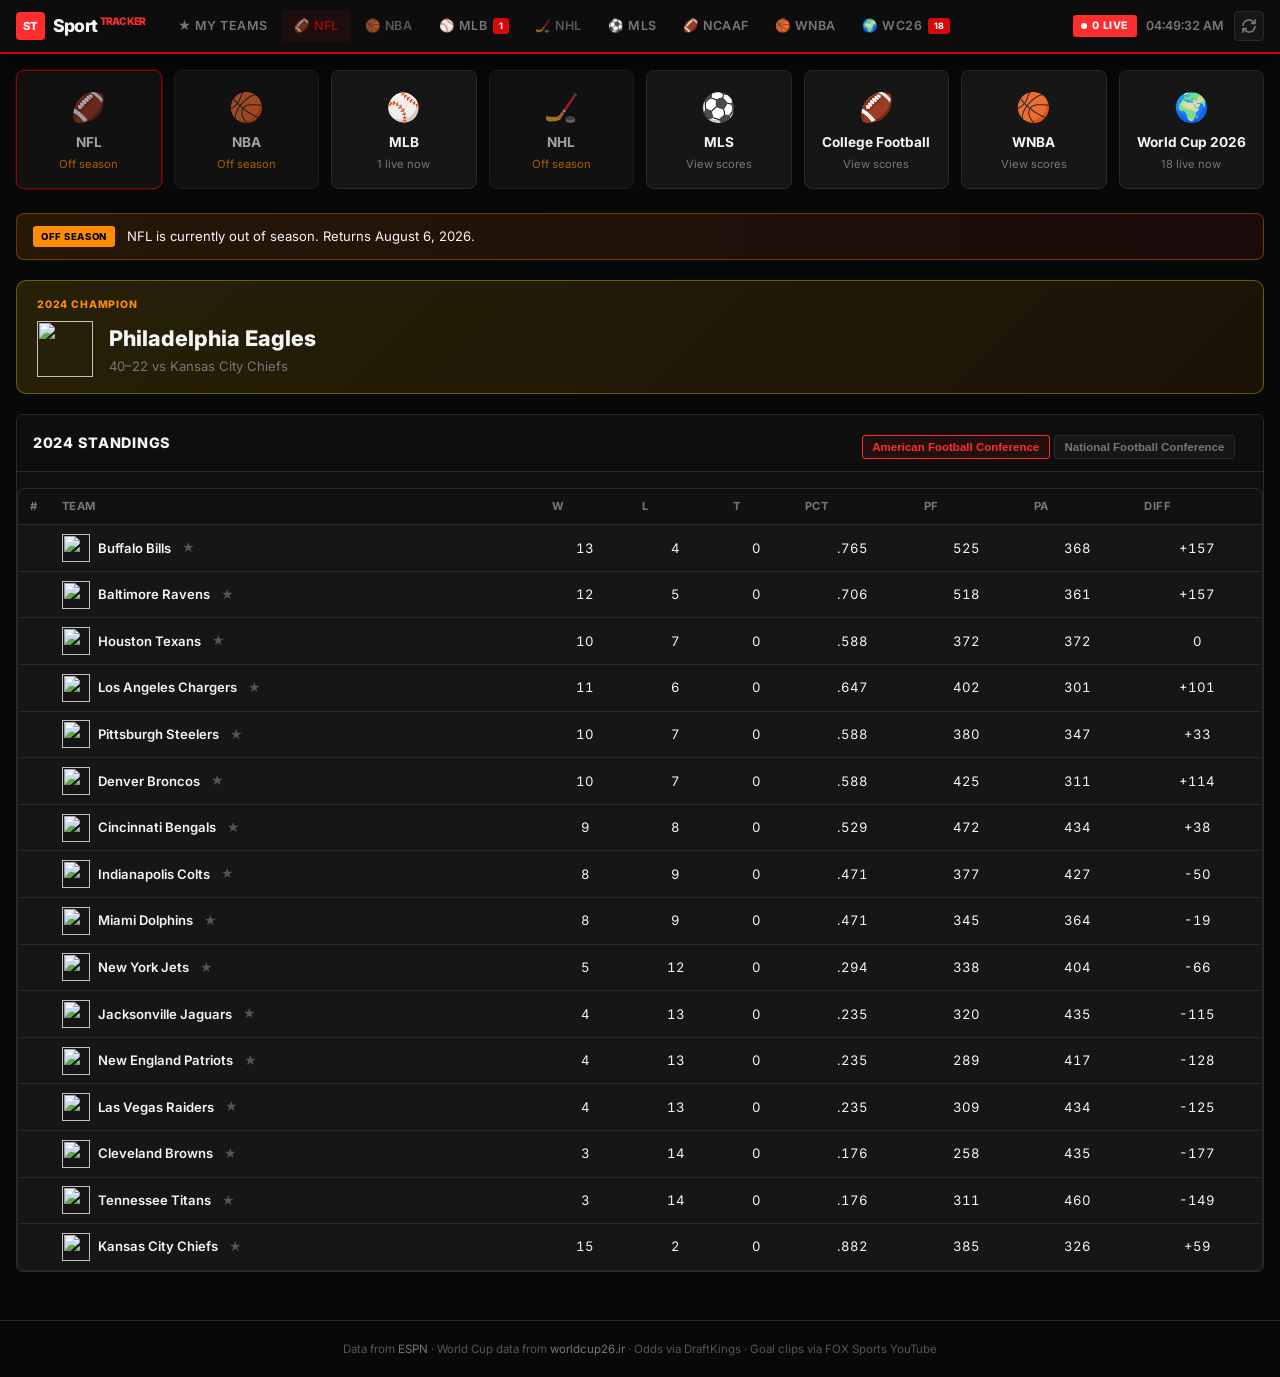
==== commit a86e18fa: "Fix off-season view and World Cup timezone flicker" ====
--- a/index.html
+++ b/index.html
@@ -76,6 +76,7 @@
       <!-- Generic league view (NFL, NBA, MLB, etc.) -->
       <div id="view-sport-generic">
         <div class="season-banner" id="season-banner" hidden></div>
+        <div class="season-champion" id="season-champion" hidden></div>
 
         <section class="block" id="sport-live">
           <div class="block-head">
--- a/styles.css
+++ b/styles.css
@@ -281,6 +281,48 @@
   flex-shrink: 0;
 }
 
+.season-champion { margin-bottom: 1.25rem; }
+
+.champion-card {
+  background: linear-gradient(135deg, rgba(255,215,0,0.12), rgba(255,140,0,0.08));
+  border: 1px solid rgba(255,215,0,0.35);
+  border-radius: 10px;
+  padding: 1rem 1.25rem;
+}
+
+.champion-label {
+  font-size: 0.65rem;
+  font-weight: 800;
+  letter-spacing: 0.08em;
+  text-transform: uppercase;
+  color: var(--orange);
+  margin-bottom: 0.6rem;
+}
+
+.champion-main {
+  display: flex;
+  align-items: center;
+  gap: 1rem;
+}
+
+.champion-logo {
+  width: 56px;
+  height: 56px;
+  object-fit: contain;
+}
+
+.champion-name {
+  font-size: 1.35rem;
+  font-weight: 800;
+  color: var(--text);
+}
+
+.champion-score {
+  font-size: 0.82rem;
+  color: var(--muted);
+  margin-top: 0.2rem;
+}
+
 .star-icon { color: var(--orange); font-size: 0.9rem; }
 
 .star-btn {
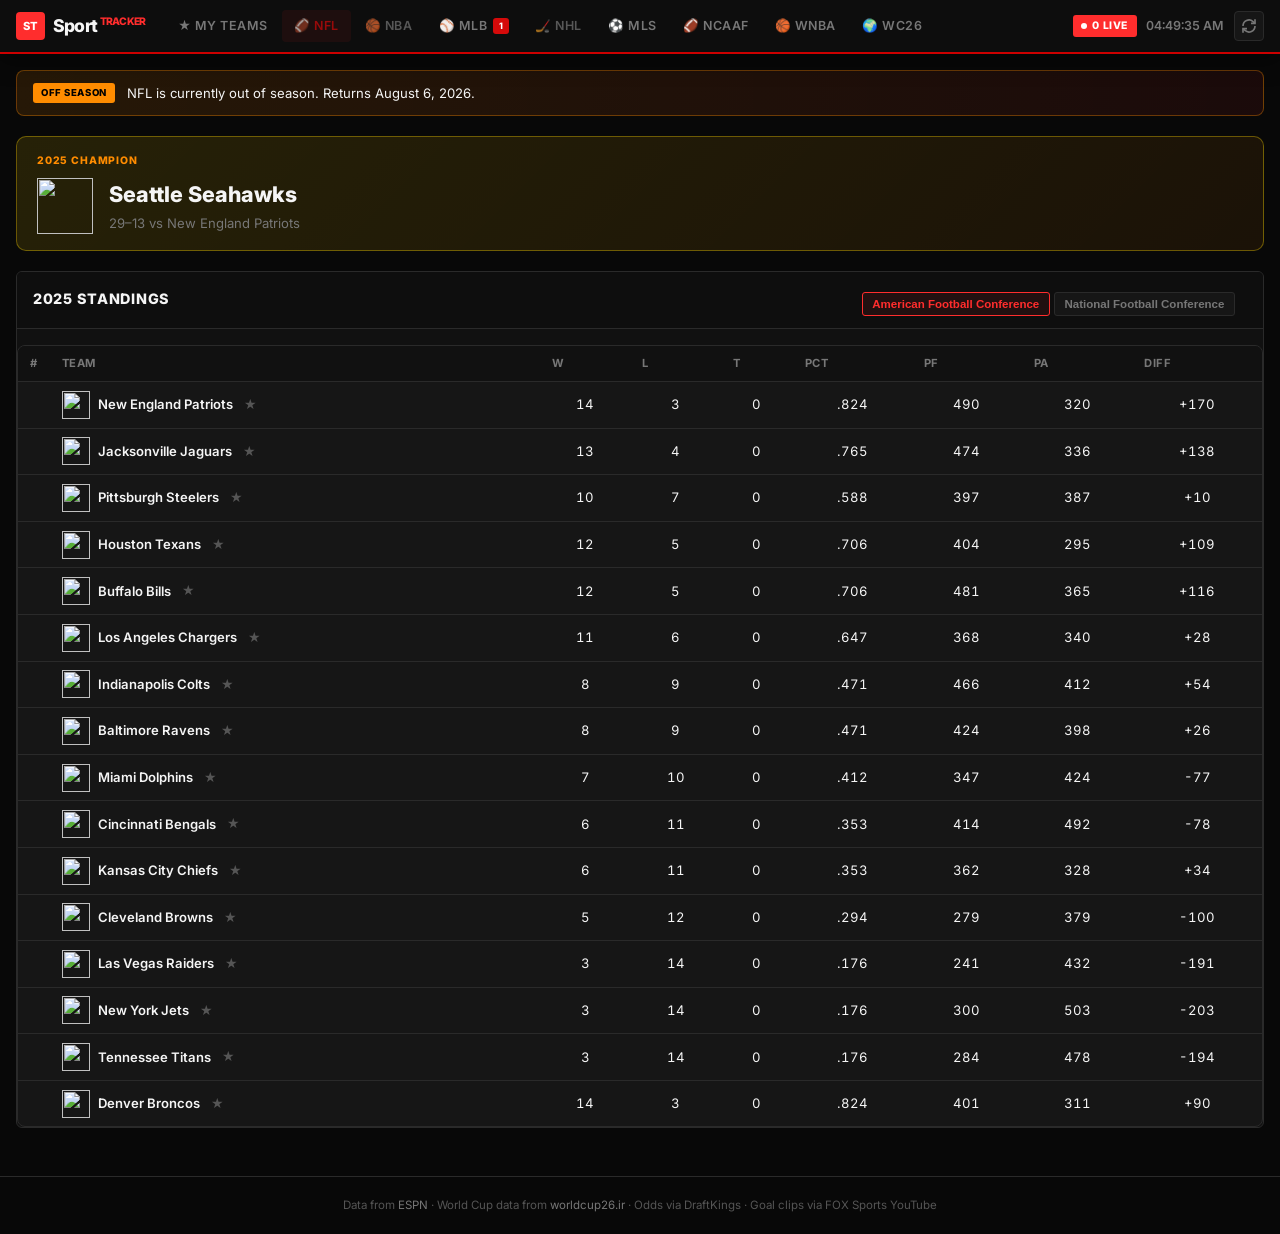
==== commit 82e97ce0: "Remove duplicate sport card menu, keep top nav only" ====
--- a/index.html
+++ b/index.html
@@ -69,10 +69,6 @@
 
     <!-- Sport detail view -->
     <div id="view-sport">
-      <section class="hero" id="hero">
-        <div class="hero-grid" id="sport-cards"></div>
-      </section>
-
       <!-- Generic league view (NFL, NBA, MLB, etc.) -->
       <div id="view-sport-generic">
         <div class="season-banner" id="season-banner" hidden></div>
--- a/styles.css
+++ b/styles.css
@@ -216,42 +216,6 @@
   padding: 1.25rem 1rem 3rem;
 }
 
-.hero { margin-bottom: 1.5rem; }
-
-.hero-grid {
-  display: grid;
-  grid-template-columns: repeat(auto-fill, minmax(140px, 1fr));
-  gap: 0.75rem;
-}
-
-.sport-card {
-  background: var(--card);
-  border: 1px solid var(--border);
-  border-radius: 8px;
-  padding: 1rem;
-  cursor: pointer;
-  transition: border-color 0.15s, transform 0.15s, background 0.15s;
-  text-align: center;
-}
-
-.sport-card:hover {
-  border-color: var(--accent);
-  transform: translateY(-2px);
-  background: var(--card2);
-}
-
-.sport-card.active {
-  border-color: var(--accent);
-  box-shadow: 0 0 0 1px var(--accent-glow);
-}
-
-.sport-card-icon { font-size: 1.75rem; margin-bottom: 0.35rem; }
-.sport-card-name { font-weight: 700; font-size: 0.85rem; }
-.sport-card-meta { color: var(--muted); font-size: 0.7rem; margin-top: 0.2rem; }
-
-.sport-card.off-season { opacity: 0.65; }
-.sport-card.off-season .sport-card-meta { color: var(--orange); }
-
 .sport-link.off-season { opacity: 0.7; }
 
 .season-banner {
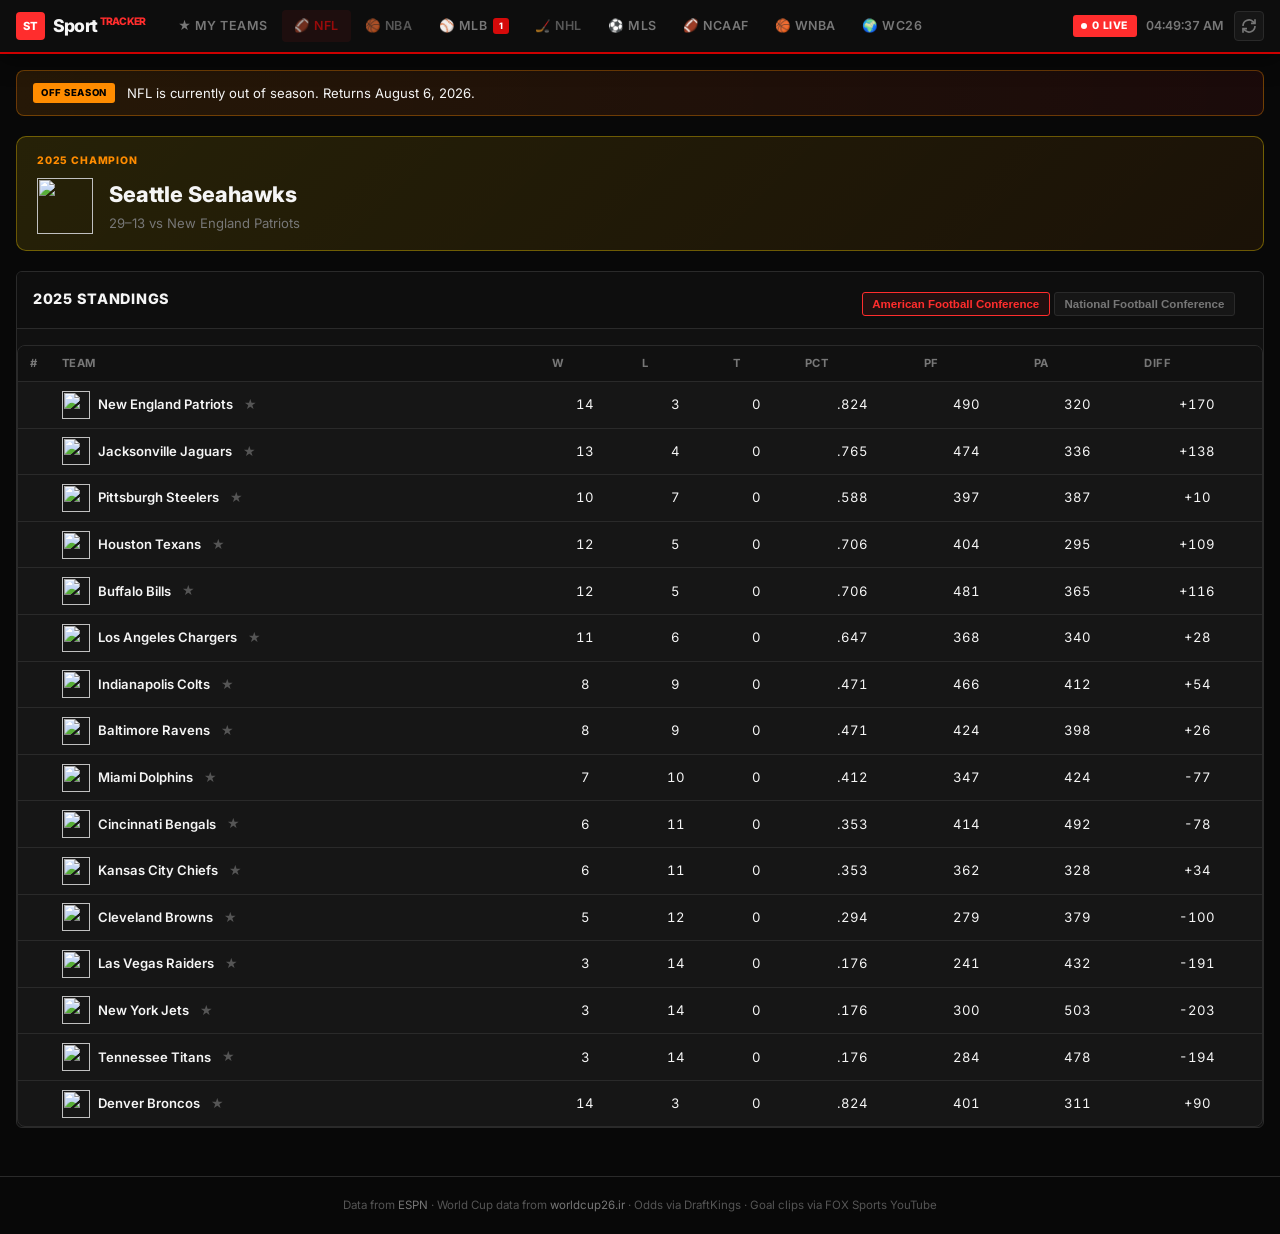
==== commit 3b5275d0: "Add WC26-style live cards for all ESPN sports - New espn-live.js module: watch bar, live tracker, sc" ====
--- a/index.html
+++ b/index.html
@@ -176,6 +176,7 @@
   </footer>
 
   <script src="fifa-tracker.js"></script>
+  <script src="espn-live.js"></script>
   <script src="app.js"></script>
 </body>
 </html>
--- a/styles.css
+++ b/styles.css
@@ -523,7 +523,69 @@
 .fifa-subnav-link:hover { color: var(--text); background: var(--hover); }
 .fifa-subnav-link.active { color: var(--accent); background: rgba(255,45,45,0.1); }
 
-#view-fifa .card-grid { grid-template-columns: repeat(auto-fill, minmax(320px, 1fr)); }
+#view-fifa .card-grid,
+#view-sport-generic .card-grid { grid-template-columns: repeat(auto-fill, minmax(320px, 1fr)); }
+
+.se-situation {
+  margin-top: 0.5rem;
+  font-size: 0.68rem;
+  color: var(--muted);
+  display: flex;
+  flex-direction: column;
+  gap: 0.2rem;
+}
+
+.se-situation .se-count { font-weight: 700; color: var(--text); }
+.se-situation .se-last-play { color: var(--dim); line-height: 1.35; }
+
+.se-side .star-btn {
+  position: absolute;
+  top: 0.15rem;
+  right: 0;
+  font-size: 0.75rem;
+}
+
+.se-side { position: relative; padding-right: 1.25rem; }
+
+.highlight-events {
+  border-top: 1px dashed var(--border);
+  margin: 0 0.85rem;
+  padding: 0.65rem 0 0.5rem;
+}
+
+.highlight-grid {
+  display: grid;
+  grid-template-columns: repeat(auto-fill, minmax(140px, 1fr));
+  gap: 0.5rem;
+  margin-top: 0.45rem;
+}
+
+.highlight-item {
+  display: flex;
+  flex-direction: column;
+  gap: 0.25rem;
+}
+
+.highlight-title {
+  font-size: 0.65rem;
+  color: var(--muted);
+  line-height: 1.3;
+  display: -webkit-box;
+  -webkit-line-clamp: 2;
+  -webkit-box-orient: vertical;
+  overflow: hidden;
+}
+
+.highlight-dur {
+  font-size: 0.6rem;
+  color: var(--dim);
+}
+
+#highlight-pip video {
+  width: 100%;
+  height: 100%;
+  background: #000;
+}
 
 .group-tabs {
   display: flex;
